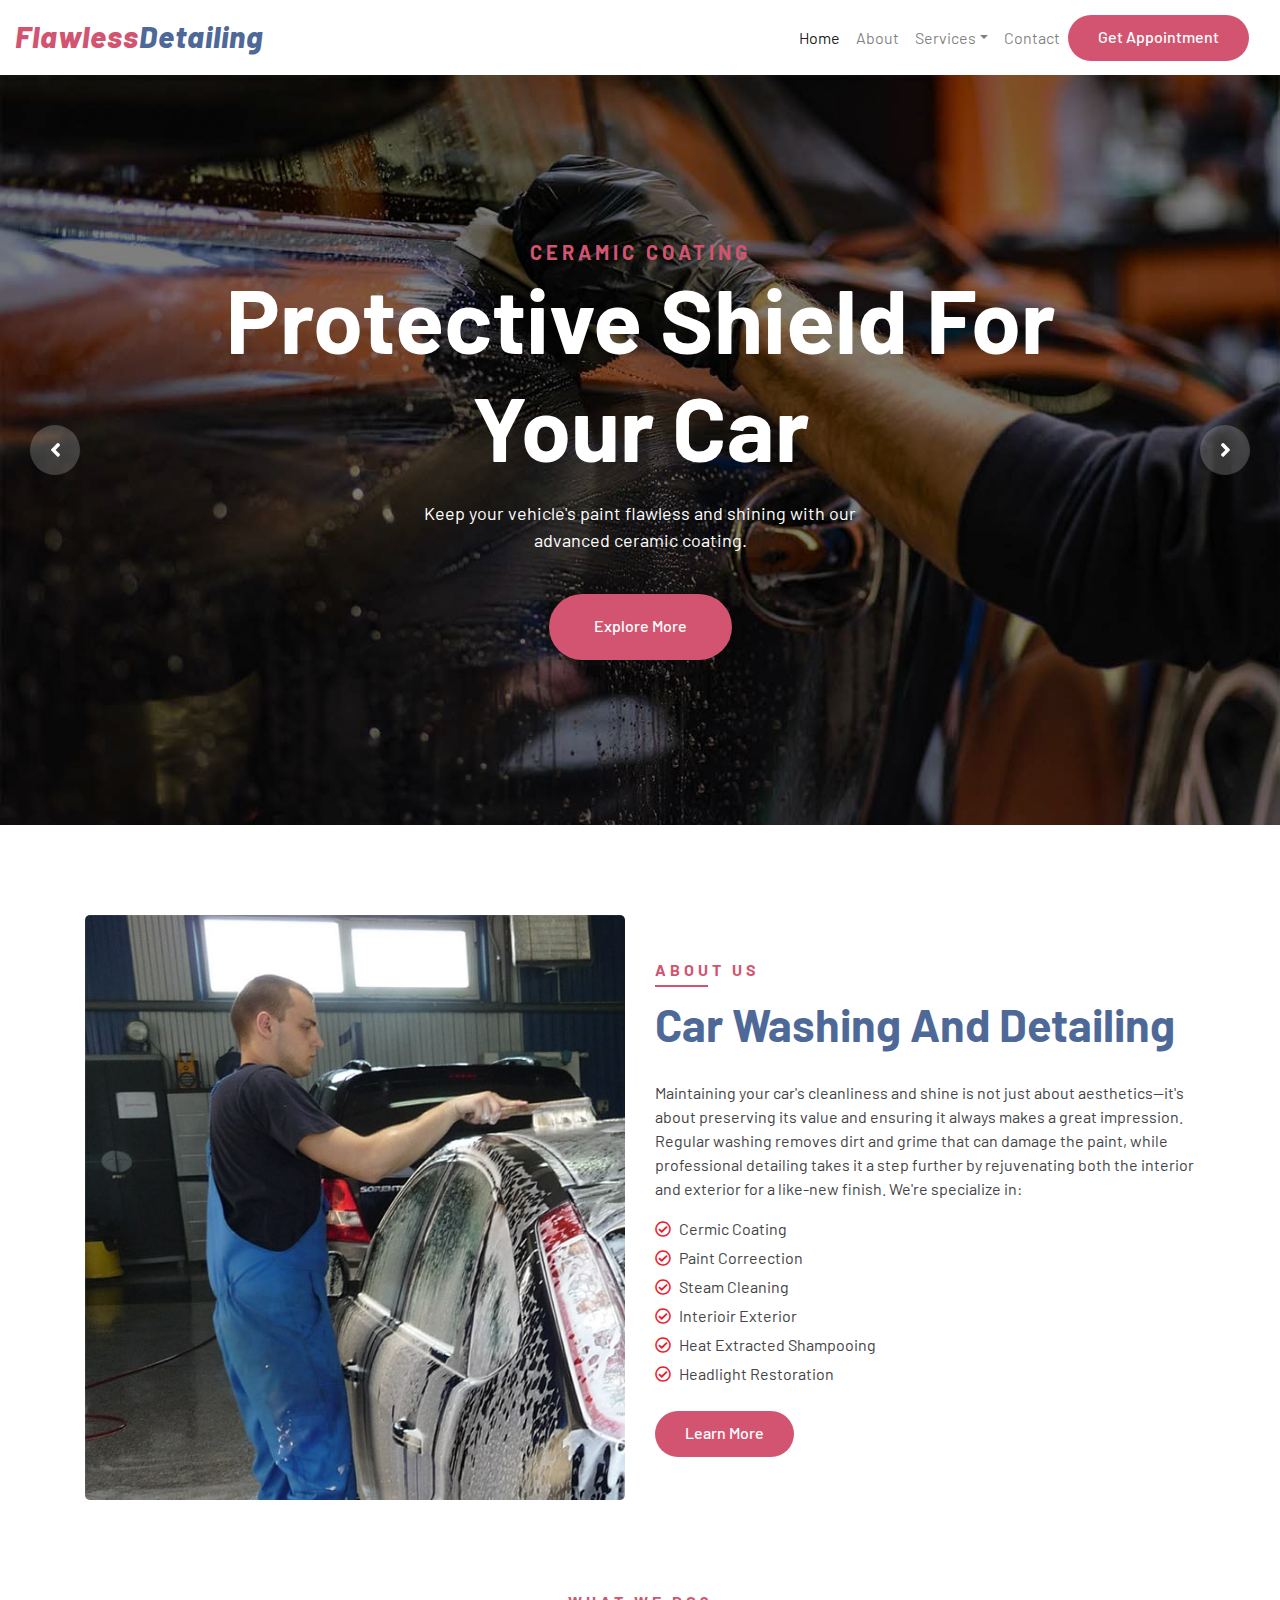
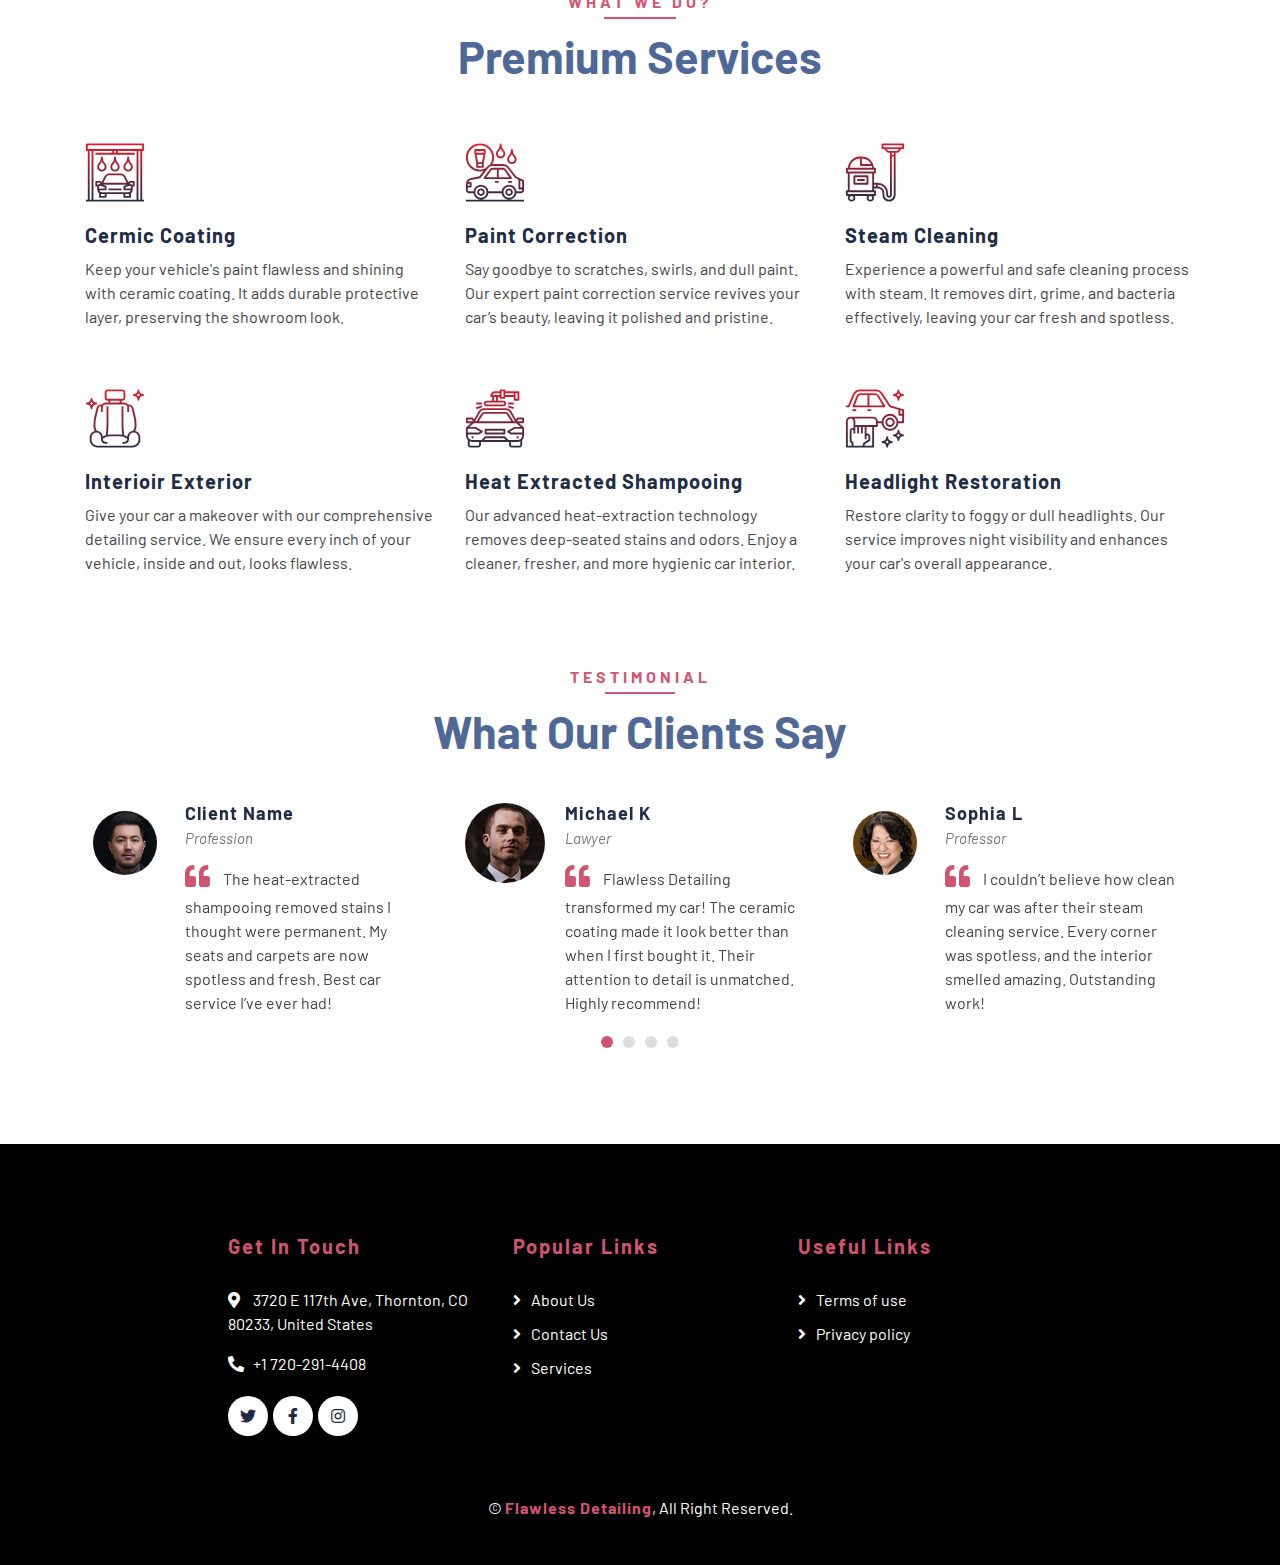
==== index.html @ 07d20c0e "first commit" ====
<!DOCTYPE html>
<html lang="en">
    <head>
        <meta charset="utf-8">
        <title>Flawless Detailing - Car Detailing Website</title>
        <meta content="width=device-width, initial-scale=1.0" name="viewport">

        <!-- Favicon -->
        <link href="img/favicon.ico" rel="icon">

        <!-- Google Font -->
        <link href="https://fonts.googleapis.com/css2?family=Barlow:wght@400;500;600;700;800;900&display=swap" rel="stylesheet"> 
        
        <!-- CSS Libraries -->
        <link href="https://stackpath.bootstrapcdn.com/bootstrap/4.4.1/css/bootstrap.min.css" rel="stylesheet">
        <link href="https://cdnjs.cloudflare.com/ajax/libs/font-awesome/5.10.0/css/all.min.css" rel="stylesheet">
        <link href="lib/flaticon/font/flaticon.css" rel="stylesheet">
        <link href="lib/animate/animate.min.css" rel="stylesheet">
        <link href="lib/owlcarousel/assets/owl.carousel.min.css" rel="stylesheet">

        <!-- Template Stylesheet -->
        <link href="css/style.css" rel="stylesheet">
    </head>

    <body>
        <!-- Top Bar Start -->
        <div class="top-bar">
            <div class="container-fluid">
                <div class="row justify-content-between align-items-center">
                    <div class="col-lg-5 col-md-6 col-sm-3 w-fit">
                        <div class="logo">
                            <a href="index.html">
                                <h1>Flawless<span>Detailing</span></h1>
                            </a>
                        </div>
                    </div>
                    <div class="col-lg-7 col-md-6 col-sm-3">
                        <nav class="navbar navbar-expand-lg navbar-light justify-content-end">
                            <button 
                                class="navbar-toggler" 
                                type="button" 
                                data-bs-toggle="collapse" 
                                data-bs-target="#navbarCollapse" 
                                aria-controls="navbarCollapse" 
                                aria-expanded="false" 
                                aria-label="Toggle navigation">
                                <span class="navbar-toggler-icon"></span>
                            </button>
        
                            <div class="collapse navbar-collapse justify-content-end" id="navbarCollapse">
                                <ul class="navbar-nav me-auto">
                                    <li class="nav-item">
                                        <a href="#" class="nav-link active">Home</a>
                                    </li>
                                    <li class="nav-item">
                                        <a href="#" class="nav-link">About</a>
                                    </li>
                                    <li class="nav-item dropdown">
                                        <a href="#" class="nav-link dropdown-toggle" data-bs-toggle="dropdown">Services</a>
                                        <ul class="dropdown-menu">
                                            <li><a href="#" class="dropdown-item">Ceramic Coating</a></li>
                                            <li><a href="#" class="dropdown-item">Paint Correction</a></li>
                                            <li><a href="#" class="dropdown-item">Steam Cleaning</a></li>
                                            <li><a href="#" class="dropdown-item">Interior & Exterior</a></li>
                                            <li><a href="#" class="dropdown-item">Heat Extracted Shampooing</a></li>
                                            <li><a href="#" class="dropdown-item">Headlight Restoration</a></li>
                                        </ul>
                                    </li>
                                    <li class="nav-item">
                                        <a href="contact.html" class="nav-link">Contact</a>
                                    </li>
                                </ul>
                                <div class="d-lg-block d-none">
                                    <a class="btn btn-custom" href="#">Get Appointment</a>
                                </div>
                            </div>
                        </nav>
                    </div>
                </div>
            </div>
        </div>
        
        <!-- Top Bar End -->

        <!-- Carousel Start -->
        <div class="carousel">
            <div class="container-fluid">
                <div class="owl-carousel">
                    <div class="carousel-item">
                        <div class="carousel-img">
                            <img src="img/carousel-1.jpg" alt="Image">
                        </div>
                        <div class="carousel-text">
                            <h3>Ceramic Coating</h3>
                            <h1>Protective Shield for Your Car</h1>
                            <p>
                                Keep your vehicle's paint flawless and shining with our advanced ceramic coating.
                            </p>
                            <a class="btn btn-custom" href="">Explore More</a>
                        </div>
                    </div>
                    <div class="carousel-item">
                        <div class="carousel-img">
                            <img src="img/carousel-2.jpg" alt="Image">
                        </div>
                        <div class="carousel-text">
                            <h3>Paint Correction</h3>
                            <h1>Restore Your Car's Original Glow</h1>
                            <p>
                                Say goodbye to scratches, swirls, and dull paint.
                            </p>
                            <a class="btn btn-custom" href="">Explore More</a>
                        </div>
                    </div>
                    <div class="carousel-item">
                        <div class="carousel-img">
                            <img src="img/carousel-3.jpg" alt="Image">
                        </div>
                        <div class="carousel-text">
                            <h3>Steam Cleaning</h3>
                            <h1>Eco-Friendly Deep Clean</h1>
                            <p>
                                Experience a powerful and safe cleaning process with steam.
                            </p>
                            <a class="btn btn-custom" href="">Explore More</a>
                        </div>
                    </div>
                    <div class="carousel-item">
                        <div class="carousel-img">
                            <img src="img/carousel-3.jpg" alt="Image">
                        </div>
                        <div class="carousel-text">
                            <h3>Interior & Exterior Detailing</h3>
                            <h1>Complete Care Inside and Out</h1>
                            <p>
                                Give your car a makeover with our comprehensive detailing service.
                            </p>
                            <a class="btn btn-custom" href="">Explore More</a>
                        </div>
                    </div>
                    <div class="carousel-item">
                        <div class="carousel-img">
                            <img src="img/carousel-3.jpg" alt="Image">
                        </div>
                        <div class="carousel-text">
                            <h3>Heat-Extracted Shampooing</h3>
                            <h1>Eliminate Stubborn Stains and Odors</h1>
                            <p>
                                Our advanced heat-extraction technology removes deep-seated stains and odors.
                            </p>
                            <a class="btn btn-custom" href="">Explore More</a>
                        </div>
                    </div>
                    <div class="carousel-item">
                        <div class="carousel-img">
                            <img src="img/carousel-3.jpg" alt="Image">
                        </div>
                        <div class="carousel-text">
                            <h3>Headlight Restoration</h3>
                            <h1>Brighter Lights for Safer Nights</h1>
                            <p>
                                Restore clarity to foggy or dull headlights.
                            </p>
                            <a class="btn btn-custom" href="">Explore More</a>
                        </div>
                    </div>
                </div>
            </div>
        </div>
        <!-- Carousel End -->
        

        <!-- About Start -->
        <div class="about">
            <div class="container">
                <div class="row align-items-center">
                    <div class="col-lg-6">
                        <div class="about-img">
                            <img src="img/about.jpg" alt="Image">
                        </div>
                    </div>
                    <div class="col-lg-6">
                        <div class="section-header text-left">
                            <p>About Us</p>
                            <h2>car washing and detailing</h2>
                        </div>
                        <div class="about-content">
                            <p>
                                Maintaining your car's cleanliness and shine is not just about aesthetics—it's about preserving its value and ensuring it always makes a great impression. Regular washing removes dirt and grime that can damage the paint, while professional detailing takes it a step further by rejuvenating both the interior and exterior for a like-new finish. We're specialize in:
                            </p>
                            <ul>
                                <li><i class="far fa-check-circle"></i>Cermic Coating</li>
                                <li><i class="far fa-check-circle"></i>Paint Correection</li>
                                <li><i class="far fa-check-circle"></i>Steam Cleaning</li>
                                <li><i class="far fa-check-circle"></i>Interioir Exterior</li>
                                <li><i class="far fa-check-circle"></i>Heat Extracted Shampooing</li>
                                <li><i class="far fa-check-circle"></i>Headlight Restoration</li>
                            </ul>
                            <a class="btn btn-custom" href="">Learn More</a>
                        </div>
                    </div>
                </div>
            </div>
        </div>
        <!-- About End -->


        <!-- Service Start -->
        <div class="service">
            <div class="container">
                <div class="section-header text-center">
                    <p>What We Do?</p>
                    <h2>Premium Services</h2>
                </div>
                <div class="row">
                    <div class="col-lg-4 col-md-6">
                        <div class="service-item">
                            <i class="flaticon-car-wash-1"></i>
                            <h3>Cermic Coating</h3>
                            <p>Keep your vehicle's paint flawless and shining with ceramic coating. It adds durable protective layer, preserving the showroom look.</p>
                        </div>
                    </div>
                    <div class="col-lg-4 col-md-6">
                        <div class="service-item">
                            <i class="flaticon-car-wash"></i>
                            <h3>Paint Correction </h3>
                            <p>Say goodbye to scratches, swirls, and dull paint. Our expert paint correction service revives your car’s beauty, leaving it polished and pristine.</p>
                        </div>
                    </div>
                    <div class="col-lg-4 col-md-6">
                        <div class="service-item">
                            <i class="flaticon-vacuum-cleaner"></i>
                            <h3>Steam Cleaning</h3>
                            <p>Experience a powerful and safe cleaning process with steam. It removes dirt, grime, and bacteria effectively, leaving your car fresh and spotless.</p>
                        </div>
                    </div>
                    <div class="col-lg-4 col-md-6">
                        <div class="service-item">
                            <i class="flaticon-seat"></i>
                            <h3>Interioir Exterior</h3>
                            <p>Give your car a makeover with our comprehensive detailing service. We ensure every inch of your vehicle, inside and out, looks flawless.</p>
                        </div>
                    </div>
                    <div class="col-lg-4 col-md-6">
                        <div class="service-item">
                            <i class="flaticon-car-service-1"></i>
                            <h3>Heat Extracted Shampooing</h3>
                            <p>Our advanced heat-extraction technology removes deep-seated stains and odors. Enjoy a cleaner, fresher, and more hygienic car interior.</p>
                        </div>
                    </div>
                    <div class="col-lg-4 col-md-6">
                        <div class="service-item">
                            <i class="flaticon-car-service-2"></i>
                            <h3>Headlight Restoration</h3>
                            <p>Restore clarity to foggy or dull headlights. Our service improves night visibility and enhances your car's overall appearance.</p>
                        </div>
                    </div>
                    <!-- <div class="col-lg-3 col-md-6">
                        <div class="service-item">
                            <i class="flaticon-car-wash"></i>
                            <h3>Oil Changing</h3>
                            <p>Lorem ipsum dolor sit amet elit. Phase nec preti facils ornare velit non metus tortor</p>
                        </div>
                    </div>
                    <div class="col-lg-3 col-md-6">
                        <div class="service-item">
                            <i class="flaticon-brush-1"></i>
                            <h3>Brake Reparing</h3>
                            <p>Lorem ipsum dolor sit amet elit. Phase nec preti facils ornare velit non metus tortor</p>
                        </div>
                    </div> -->
                </div>
            </div>
        </div>
        <!-- Service End -->
        
    
        <!-- Location Star -->
        <!-- <div class="location">
            <div class="container">
                <div class="row">
                    <div class="col-lg-7">
                        <div class="section-header text-left">
                            <p>Washing Points</p>
                            <h2>Car Washing & Care Points</h2>
                        </div>
                        <div class="row">
                            <div class="col-md-6">
                                <div class="location-item">
                                    <i class="fa fa-map-marker-alt"></i>
                                    <div class="location-text">
                                        <h3>Flawless Detailing</h3>
                                        <p>3720 E 117th Ave, Thornton, CO 80233, United States</p>
                                        <p><strong>Call:</strong>+1 720-291-4408</p>
                                    </div>
                                </div>
                            </div>
                                
                        </div>
                    </div>
                    <div class="col-lg-5">
                        <div class="location-form">
                            <h3>Request for a car wash</h3>
                            <form>
                                <div class="control-group">
                                    <input type="text" class="form-control" placeholder="Name" required="required" />
                                </div>
                                <div class="control-group">
                                    <input type="email" class="form-control" placeholder="Email" required="required" />
                                </div>
                                <div class="control-group">
                                    <textarea class="form-control" placeholder="Description" required="required"></textarea>
                                </div>
                                <div>
                                    <button class="btn btn-custom" type="submit">Send Request</button>
                                </div>
                            </form>
                        </div>
                    </div>
                </div>
            </div>
        </div> -->
        <!-- Location End -->
    
        <!-- Testimonial Start -->
        <div class="testimonial">
            <div class="container">
                <div class="section-header text-center">
                    <p>Testimonial</p>
                    <h2>What our clients say</h2>
                </div>
                <div class="owl-carousel testimonials-carousel">
                    <div class="testimonial-item">
                        <img src="img/testimonial-1.jpg" alt="Image">
                        <div class="testimonial-text">
                            <h3>Michael K</h3>
                            <h4>Lawyer</h4>
                            <p>
                                Flawless Detailing transformed my car! The ceramic coating made it look better than when I first bought it. Their attention to detail is unmatched. Highly recommend!
                            </p>
                        </div>
                    </div>
                    <div class="testimonial-item">
                        <img src="img/testimonial-2.jpg" alt="Image">
                        <div class="testimonial-text">
                            <h3>Sophia L</h3>
                            <h4>Professor</h4>
                            <p>
                                I couldn’t believe how clean my car was after their steam cleaning service. Every corner was spotless, and the interior smelled amazing. Outstanding work!
                            </p>
                        </div>
                    </div>
                    <div class="testimonial-item">
                        <img src="img/testimonial-3.jpg" alt="Image">
                        <div class="testimonial-text">
                            <h3>David</h3>
                            <h4>Assistant Director</h4>
                            <p>
                                Paint correction by Flawless Detailing was incredible! All the scratches and swirls are gone, and my car’s paint shines like new. True professionals!
                            </p>
                        </div>
                    </div>
                    <div class="testimonial-item">
                        <img src="img/testimonial-4.jpg" alt="Image">
                        <div class="testimonial-text">
                            <h3>Client Name</h3>
                            <h4>Profession</h4>
                            <p>
                                The heat-extracted shampooing removed stains I thought were permanent. My seats and carpets are now spotless and fresh. Best car service I’ve ever had!
                            </p>
                        </div>
                    </div>
                </div>
            </div>
        </div>
        <!-- Testimonial End -->

        <!-- Footer Start -->
        <div class="footer">
            <div class="container">
                <div class="row justify-content-center">
                    <div class="col-lg-3 col-md-6">
                        <div class="footer-contact">
                            <h2>Get In Touch</h2>
                            <p><i class="fa fa-map-marker-alt"></i>3720 E 117th Ave, Thornton, CO 80233, United States</p>
                            <p><i class="fa fa-phone-alt"></i>+1 720-291-4408</p>
                            <!-- <p><i class="fa fa-envelope"></i>info@example.com</p> -->
                            <div class="footer-social">
                                <a class="btn" href=""><i class="fab fa-twitter"></i></a>
                                <a class="btn" href=""><i class="fab fa-facebook-f"></i></a>
                                <a class="btn" href=""><i class="fab fa-instagram"></i></a>
                            </div>
                        </div>
                    </div>
                    <div class="col-lg-3 col-md-6">
                        <div class="footer-link">
                            <h2>Popular Links</h2>
                            <a href="">About Us</a>
                            <a href="">Contact Us</a>
                            <a href="">Services</a>
                        </div>
                    </div>
                    <div class="col-lg-3 col-md-6">
                        <div class="footer-link">
                            <h2>Useful Links</h2>
                            <a href="">Terms of use</a>
                            <a href="">Privacy policy</a>
                        </div>
                    </div>
                </div>
            </div>
            <div class="container copyright">
                <p>&copy; <a href="#">Flawless Detailing</a>, All Right Reserved.</p>
            </div>
        </div>
        <!-- Footer End -->
        
        <!-- Back to top button -->
        <a href="#" class="back-to-top"><i class="fa fa-chevron-up"></i></a>
        
        <!-- Pre Loader -->
        <div id="loader" class="show">
            <div class="loader"></div>
        </div>

        <!-- JavaScript Libraries -->
        <script src="https://code.jquery.com/jquery-3.4.1.min.js"></script>
        <script src="https://stackpath.bootstrapcdn.com/bootstrap/4.4.1/js/bootstrap.bundle.min.js"></script>
        <script src="lib/easing/easing.min.js"></script>
        <script src="lib/owlcarousel/owl.carousel.min.js"></script>
        <script src="lib/waypoints/waypoints.min.js"></script>
        <script src="lib/counterup/counterup.min.js"></script>
        
        <!-- Contact Javascript File -->
        <script src="mail/jqBootstrapValidation.min.js"></script>
        <script src="mail/contact.js"></script>

        <!-- Template Javascript -->
        <script src="js/main.js"></script>
    </body>
</html>
---- lib/flaticon/font/flaticon.css ----
/*
  	Flaticon icon font: Flaticon
  	Creation date: 11/10/2020 08:08
  	*/

@font-face {
  font-family: "Flaticon";
  src: url("./Flaticon.eot");
  src: url("./Flaticon.eot?#iefix") format("embedded-opentype"),
       url("./Flaticon.woff2") format("woff2"),
       url("./Flaticon.woff") format("woff"),
       url("./Flaticon.ttf") format("truetype"),
       url("./Flaticon.svg#Flaticon") format("svg");
  font-weight: normal;
  font-style: normal;
}

@media screen and (-webkit-min-device-pixel-ratio:0) {
  @font-face {
    font-family: "Flaticon";
    src: url("./Flaticon.svg#Flaticon") format("svg");
  }
}

[class^="flaticon-"]:before, [class*=" flaticon-"]:before,
[class^="flaticon-"]:after, [class*=" flaticon-"]:after {   
  font-family: Flaticon;
        font-size: 20px;
font-style: normal;
margin-left: 20px;
}

.flaticon-car-wash-1:before { content: "\f100"; }
.flaticon-car-service:before { content: "\f101"; }
.flaticon-seat:before { content: "\f102"; }
.flaticon-car-service-1:before { content: "\f103"; }
.flaticon-car-wash:before { content: "\f104"; }
.flaticon-brush:before { content: "\f105"; }
.flaticon-vacuum-cleaner:before { content: "\f106"; }
.flaticon-brush-1:before { content: "\f107"; }
.flaticon-car-service-2:before { content: "\f108"; }
.flaticon-car-service-3:before { content: "\f109"; }
---- css/style.css ----
/*******************************/
/********* General CSS *********/
/*******************************/
body {
    color: #444444;
    font-weight: 400;
    background: #ffffff;
    font-family: 'Barlow', sans-serif;
}

h1,
h2, 
h3, 
h4,
h5, 
h6 {
    color: #202C45;
}

a {
    color: #202C45;
    transition: .3s;
}

a:hover,
a:active,
a:focus {
    color: #E81C2E;
    outline: none;
    text-decoration: none;
}

.btn.btn-custom {
    padding: 10px 30px 12px 30px;
    text-align: center; 
    font-size: 16px;
    font-weight: 500;
    color: #ffffff;
    background: #D35471;
    border: none;
    border-radius: 60px;
    box-shadow: inset 0 0 0 0 #D35471;
    transition: ease-out 0.5s;
    -webkit-transition: ease-out 0.5s;
    -moz-transition: ease-out 0.5s;
}

.btn.btn-custom:hover {
    color: #fff;
    background: #4E6998;
    box-shadow: inset 200px 0 0 0 #4E6998;
}

.btn:focus,
.form-control:focus {
    box-shadow: none;
}

.container-fluid {
    max-width: 1366px;
}

[class^="flaticon-"]:before, [class*=" flaticon-"]:before,
[class^="flaticon-"]:after, [class*=" flaticon-"]:after {   
    font-size: inherit;
    margin-left: 0;
}


/**********************************/
/****** Loader & Back to Top ******/
/**********************************/
#loader {
    position: fixed;
    top: 0;
    right: 0;
    bottom: 0;
    left: 0;
    display: flex;
    align-items: center;
    justify-content: center;
    background: #ffffff;
    opacity: 0;
    visibility: hidden;
    -webkit-transition: opacity .3s ease-out, visibility 0s linear .3s;
    -o-transition: opacity .3s ease-out, visibility 0s linear .3s;
    transition: opacity .3s ease-out, visibility 0s linear .3s;
    z-index: 999;
}

#loader.show {
    -webkit-transition: opacity .6s ease-out, visibility 0s linear 0s;
    -o-transition: opacity .6s ease-out, visibility 0s linear 0s;
    transition: opacity .6s ease-out, visibility 0s linear 0s;
    visibility: visible;
    opacity: 1;
}

#loader .loader {
    position: relative;
    width: 45px;
    height: 45px;
    border: 5px solid #dddddd;
    border-top: 5px solid #E81C2E;
    border-radius: 50%;
    -webkit-animation: spin 2s linear infinite;
    animation: spin 2s linear infinite;
}

@-webkit-keyframes spin {
    0% { -webkit-transform: rotate(0deg); }
    100% { -webkit-transform: rotate(360deg); }
}

@keyframes spin {
    0% { transform: rotate(0deg); }
    100% { transform: rotate(360deg); }
}

.back-to-top {
    position: fixed;
    display: none;
    width: 44px;
    height: 44px;
    text-align: center;
    line-height: 1;
    font-size: 22px;
    right: 15px;
    bottom: 15px;
    transition: .5s;
    background: #E81C2E;
    border-radius: 44px;
    z-index: 9;
}

.back-to-top i {
    color: #ffffff;
    padding-top: 10px;
}

.back-to-top:hover {
    background: #202C45;
}


/**********************************/
/********** Top Bar CSS ***********/
/**********************************/
.top-bar {
    position: relative;
    height: 75px;
    display: flex;
    align-items: center;
    background: #ffffff;
}

.top-bar .logo {
    text-align: left;
    overflow: hidden;
}

.top-bar .logo h1 {
    margin: -4px 0 0 0;
    color: #D35471;
    font-size: 30px;
    line-height: 50px;
    font-weight: 800;
    letter-spacing: 1px;
    font-style: italic;
}

.top-bar .logo h1 span {
    color: #4E6998;
}

.top-bar .logo img {
    max-width: 100%;
    max-height: 60px;
}

.top-bar .top-bar-item {
    display: flex;
    align-items: center;
    justify-content: flex-end;
}

.top-bar .top-bar-icon {
    width: 40px;
    height: 40px;
    display: flex;
    align-items: center;
    justify-content: center;
    background: #202C45;
    border-radius: 40px;
}

.top-bar .top-bar-icon i {
    margin: 0;
    color: #ffffff;
    font-size: 16px;
}

.top-bar .top-bar-text {
    padding-left: 15px;
}

.top-bar .top-bar-text h3 {
    margin: 0 0 5px 0;
    font-size: 18px;
    font-weight: 600;
}

.top-bar .top-bar-text p {
    margin: 0;
    font-size: 14px;
    font-weight: 400;
}

@media (max-width: 991.98px) {
    .top-bar .logo {
        text-align: center;
    }
}


/**********************************/
/*********** Nav Bar CSS **********/
/**********************************/
.nav-bar {
    position: relative;
    
}


.nav-bar .navbar {
    padding: 20px 0;
    transition: .3s;
}

.navbar-dark .navbar-nav .nav-link,
.navbar-dark .navbar-nav .nav-link:focus,
.navbar-dark .navbar-nav .nav-link:hover,
.navbar-dark .navbar-nav .nav-link.active {
    color: #ffffff;
    padding: 15px;
    font-weight: 500;
    letter-spacing: 1px;
}

.navbar-dark .navbar-nav .nav-link:hover,
.navbar-dark .navbar-nav .nav-link.active {
    color: #E81C2E;
}

.nav-bar .dropdown-menu {
    margin-top: 0;
    border: 0;
    border-radius: 0;
    background: #f8f9fa;
}

.nav-bar .btn.btn-custom {
    color: #fff;
    background: #D35471;
    box-shadow: inset 0 0 0 0 #D35471;
}

.nav-bar .btn:hover {
    color: #ffffff;
    background: #4E6998;
    box-shadow: inset 200px 0 0 0 #4E6998;
}

@media (min-width: 992px) {
    .nav-bar .navbar-brand {
        display: none;
    }
}

@media (max-width: 991.98px) {
    .navbar-dark .navbar-nav .nav-link,
    .navbar-dark .navbar-nav .nav-link:focus,
    .navbar-dark .navbar-nav .nav-link:hover,
    .navbar-dark .navbar-nav .nav-link.active {
        padding: 5px 0;
    }
    
    .nav-bar .dropdown-menu {
        box-shadow: none;
    }
    
    .nav-bar .btn {
        display: none;
    }
}


/*******************************/
/********** Hero CSS ***********/
/*******************************/
.carousel {
    position: relative;
    width: 100%;
    min-height: 400px;
    background: #ffffff;
    margin-bottom: 45px;
}

.carousel .container-fluid {
    padding: 0;
}

.carousel .carousel-item {
    position: relative;
    width: 100%;
    min-height: 400px;
    display: flex;
    align-items: center;
    justify-content: center;
    flex-direction: column;
}

.carousel .carousel-img {
    position: relative;
    width: 100%;
    height: 100%;
    min-height: 400px;
    text-align: right;
    overflow: hidden;
}

.carousel .carousel-img::after {
    position: absolute;
    content: "";
    top: 0;
    right: 0;
    bottom: 0;
    left: 0;
    background: rgba(0, 0, 0, .5);
    z-index: 1;
}

.carousel .carousel-img img {
    width: 100%;
    height: 100%;
    object-fit: cover;
}

.carousel .carousel-text {
    position: absolute;
    max-width: 992px;
    padding: 0 15px;
    text-align: center;
    display: flex;
    align-items: center;
    justify-content: center;
    flex-direction: column;
    z-index: 2;
}

.carousel .carousel-text h3 {
    color: #D35471;
    font-size: 20px;
    font-weight: 700;
    letter-spacing: 4px;
    text-transform: uppercase;
    margin-bottom: 0px;
}

.carousel .carousel-text h1 {
    color: #ffffff;
    font-size: 90px;
    font-weight: 700;
    margin-bottom: 20px;
    text-transform: capitalize;
}

.carousel .carousel-text p {
    max-width: 500px;
    color: #ffffff;
    font-size: 18px;
    margin-bottom: 40px;
}

.carousel .btn.btn-custom {
    padding: 20px 45px 22px 45px;
    color: #ffffff;
}

.carousel .btn.btn-custom:hover {
    color: #E81C2E;
}

.carousel .owl-nav {
    position: absolute;
    width: 100%;
    height: 50px;
    top: calc(50% - 25px);
    left: 0;
    display: flex;
    justify-content: space-between;
    z-index: 9;
}

.carousel .owl-nav .owl-prev,
.carousel .owl-nav .owl-next {
    width: 50px;
    height: 50px;
    display: flex;
    align-items: center;
    justify-content: center;
    color: #ffffff;
    border-radius: 50px;
    background: rgba(256, 256, 256, .2);
    font-size: 22px;
    transition: .5s;
}

.carousel .owl-nav .owl-prev {
    margin-left: 30px;
}

.carousel .owl-nav .owl-next {
    margin-right: 30px;
}

.carousel .owl-nav .owl-prev:hover,
.carousel .owl-nav .owl-next:hover {
    color: #ffffff;
    background: #D35471;
}

.carousel .animated {
    -webkit-animation-duration: 1s;
    animation-duration: 1s;
}

@media (max-width: 991.98px) {
    .carousel .carousel-text h3 {
        margin-bottom: 5px;
    }
    
    .carousel .carousel-text h1 {
        font-size: 60px;
    }
    
    .carousel .carousel-text p {
        font-size: 16px;
    }
    
    .carousel .carousel-text .btn {
        padding: 12px 30px;
        font-size: 15px;
        letter-spacing: 0;
    }
}

@media (max-width: 767.98px) {
    .carousel .carousel-text h3 {
        font-size: 18px;
        letter-spacing: 2px;
        margin-bottom: 15px;
    }
    
    .carousel .carousel-text h1 {
        font-size: 45px;
    }
    
    .carousel .carousel-text .btn {
        padding: 10px 25px;
        font-size: 15px;
        letter-spacing: 0;
    }
}

@media (max-width: 575.98px) {
    .carousel .carousel-text h3 {
        font-size: 14px;
        letter-spacing: 1px;
        margin-bottom: 10px;
    }
    
    .carousel .carousel-text h1 {
        font-size: 30px;
        margin-bottom: 15px;
    }
    
    .carousel .carousel-text p {
        margin-bottom: 25px;
    }
    
    .carousel .carousel-text .btn {
        padding: 8px 20px;
        font-size: 14px;
        letter-spacing: 0;
    }
}


/*******************************/
/******* Page Header CSS *******/
/*******************************/
.page-header {
    position: relative;
    margin-bottom: 45px;
    padding: 90px 0;
    text-align: center;
    background: #202C45;
    border-top: 1px dotted #ffffff;
}

.page-header h2 {
    position: relative;
    color: #ffffff;
    font-size: 60px;
    font-weight: 700;
    margin-bottom: 20px;
    padding-bottom: 5px;
}

.page-header h2::after {
    position: absolute;
    content: "";
    width: 100px;
    height: 2px;
    left: calc(50% - 50px);
    bottom: 0;
    background: #ffffff;
}

.page-header a {
    position: relative;
    padding: 0 12px;
    font-size: 22px;
    color: #ffffff;
}

.page-header a:hover {
    color: #E81C2E;
}

.page-header a::after {
    position: absolute;
    content: "/";
    width: 8px;
    height: 8px;
    top: -2px;
    right: -7px;
    text-align: center;
    color: #ffffff;
}

.page-header a:last-child::after {
    display: none;
}

@media (max-width: 991.98px) {
    .page-header {
        padding: 60px 0;
    }
    
    .page-header h2 {
        font-size: 45px;
    }
    
    .page-header a {
        font-size: 20px;
    }
}

@media (max-width: 767.98px) {
    .page-header {
        padding: 45px 0;
    }
    
    .page-header h2 {
        font-size: 35px;
    }
    
    .page-header a {
        font-size: 18px;
    }
}


/*******************************/
/******* Section Header ********/
/*******************************/
.section-header {
    position: relative;
    width: 100%;
    max-width: 700px;
    margin: 0 auto 45px auto;
}

.section-header p {
    display: inline-block;
    margin-bottom: 10px;
    padding-bottom: 5px;
    position: relative;
    font-size: 16px;
    font-weight: 700;
    letter-spacing: 4px;
    text-transform: uppercase;
    color: #D35471;
}

.section-header p::after {
    position: absolute;
    content: "";
    width: 50%;
    height: 2px;
    left: 25%;
    bottom: 0;
    background: #D35471;
}

.section-header.text-left p::after {
    left: 0;
}

.section-header.text-right p::after {
    left: 50%;
}

.section-header h2 {
    margin: 0;
    font-size: 45px;
    font-weight: 700;
    color: #4E6998;
    text-transform: capitalize;
}

@media (max-width: 991.98px) {
    .section-header h2 {
        font-size: 45px;
    }
}

@media (max-width: 767.98px) {
    .section-header h2 {
        font-size: 40px;
    }
}

@media (max-width: 575.98px) {
    .section-header h2 {
        font-size: 35px;
    }
}


/*******************************/
/********** About CSS **********/
/*******************************/
.about {
    position: relative;
    width: 100%;
    padding: 45px 0 15px 0;
}

.about .section-header {
    margin-bottom: 30px;
    margin-left: 0;
}

.about .about-img img {
    width: 100%;
    border-radius: 5px;
    margin-bottom: 30px;
}

.about .about-content {
    margin-bottom: 30px;
}

.about .about-content ul {
    margin: 0;
    padding: 0;
    list-style: none;
    margin-bottom: 25px;
}

.about .about-content ul li {
    margin-bottom: 5px;
}

.about .about-content ul li i {
    margin-right: 8px;
    color: #E81C2E;
}


/*******************************/
/********* Service CSS *********/
/*******************************/
.service {
    position: relative;
    width: 100%;
    padding: 45px 0 0 0;
}

.service .service-item {
    position: relative;
    width: 100%;
    display: flex;
    flex-direction: column;
    margin-bottom: 45px;
}

.service .service-item i {
    color: #202C45;
    font-size: 75px;
    line-height: 75px;
    margin-bottom: 20px;
}

.service .service-item [class^="flaticon-"]::before {
    margin: 0;
    font-size: 60px;
    line-height: 60px;
    background-image: linear-gradient(#E81C2E, #202C45);
    -webkit-background-clip: text;
    -webkit-text-fill-color: transparent;
    transition: .5s;
}

.service .service-item h3 {
    margin-bottom: 10px;
    font-size: 20px;
    font-weight: 700;
    letter-spacing: 1px;
}

.service .service-item p {
    margin: 0;
}


/*******************************/
/********** Facts CSS **********/
/*******************************/
.facts {
    position: relative;
    width: 100%;
    min-height: 400px;
    margin: 45px 0;
    display: flex;
    align-items: center;
    background: #202C45;
}

.facts .facts-item {
    display: flex;
    flex-direction: row;
    margin: 25px 0;
}

.facts .facts-item i {
    margin-top: 15px;
    font-size: 45px;
    color: #E81C2E;
}

.facts .facts-text {
    padding-left: 20px;
}

.facts .facts-text h3 {
    position: relative;
    display: inline-block;
    color: #ffffff;
    font-size: 60px;
    font-weight: 700;
}

.facts .facts-text h3::after {
    position: absolute;
    content: "\f067";
    top: 0px;
    right: -25px;
    color: #ffffff;
    font-size: 25px;
    font-family: "Font Awesome 5 Free";
    font-weight: 900;
}

.facts .facts-text p {
    color: #ffffff;
    font-size: 18px;
    font-weight: 500;
    margin: 0;
}


/*******************************/
/********* Pricing CSS *********/
/*******************************/
.price {
    position: relative;
    width: 100%;
    padding: 45px 0 15px 0;
}

.price .row {
    padding: 0 15px;
}

.price .col-md-4 {
    padding: 0;
}

.price .price-item {
    position: relative;
    margin-bottom: 30px;
    background: #ffffff;
    border-radius: 5px;
    text-align: center;
}

.price .featured-item {
    box-shadow: 0 0 30px rgba(0, 0, 0, .2);
    z-index: 1;
}

.price .price-header {
    padding: 45px 0 30px 0;
}

.price .price-header h3 {
    font-size: 20px;
    font-weight: 700;
    letter-spacing: 2px;
    text-transform: uppercase;
}

.price .price-header h2 {
    display: flex;
    align-items: flex-start;
    justify-content: center;
    font-size: 60px;
    font-weight: 700;
    letter-spacing: 5px;
}

.price .price-header h2 span {
    font-size: 25px;
    line-height: 55px;
}

.price .price-item.featured-item h2,
.price .price-item.featured-item h3 {
    color: #E81C2E;
}

.price .price-body {
    padding: 0 0 20px 0;
}

.price .price-body ul {
    margin: 0;
    padding: 0;
    list-style: none;
}

.price .price-body ul li {
    padding: 0 0 15px 0;
}

.price .price-body ul li i {
    margin-right: 10px;
}

.price .price-body ul li i.fa-check-circle {
    color: #39B972;
}

.price .price-body ul li i.fa-times-circle {
    color: #cccccc;
}

.price .price-item .price-footer {
    padding-bottom: 45px;
}

.price .price-item .price-footer .btn.btn-custom {
    color: #E81C2E;
    background: #202C45;
    box-shadow: inset 0 0 0 0 #E81C2E;
}

.price .price-item .price-footer .btn.btn-custom:hover {
    color: #ffffff;
    background: #E81C2E;
    box-shadow: inset 200px 0 0 0 #E81C2E;
}

.price .price-item.featured-item .price-footer .btn.btn-custom {
    color: #ffffff;
    background: #E81C2E;
    box-shadow: inset 0 0 0 0 #202C45;
}

.price .price-item.featured-item .price-footer .btn.btn-custom:hover {
    color: #E81C2E;
    background: #202C45;
    box-shadow: inset 200px 0 0 0 #202C45;
}


/*******************************/
/******** Location CSS *********/
/*******************************/
.location {
    position: relative;
    width: 100%;
    padding: 45px 0;
}

.location .location-item {
    display: flex;
    margin-bottom: 30px;
}

.location .location-item i {
    padding-top: 3px;
    font-size: 30px;
    color: #E81C2E;
}

.location .location-text {
    padding-left: 15px;
}

.location .location-text h3 {
    font-size: 18px;
    font-weight: 700;
}

.location .location-text p {
    margin-bottom: 5px;
}

.location .location-text p strong {
    margin-right: 5px;
    font-weight: 600;
}

.location .location-form {
    padding: 45px 30px;
    background: #E81C2E;
    border-radius: 5px;
}

.location .location-form h3 {
    color: #ffffff;
    font-size: 25px;
    font-weight: 700;
    margin-bottom: 25px;
}

.location .location-form .control-group {
    margin-bottom: 15px;
}

.location .location-form .form-control {
    height: 45px;
    color: #ffffff;
    padding: 0 15px;
    border-radius: 5px;
    border: 1px solid #ffffff;
    background: transparent;
}

.location .location-form textarea.form-control {
    height: 120px;
    padding: 15px;
}

.location .location-form .form-control::placeholder {
    color: #ffffff;
    opacity: 1;
}

.location .location-form .form-control:-ms-input-placeholder,
.location .location-form .form-control::-ms-input-placeholder {
    color: #ffffff;
}

.location .location-form .btn.btn-custom {
    width: 100%;
    color: #E81C2E;
    background: #ffffff;
    box-shadow: inset 0 0 0 0 #202C45;
}

.location .location-form .btn.btn-custom:hover {
    color: #ffffff;
    background: #E81C2E;
    box-shadow: inset 400px 0 0 0 #202C45;
}

@media(min-width: 576px) and (max-width: 991.89px) {
    .location .location-form .btn.btn-custom:hover {
        box-shadow: inset 650px 0 0 0 #202C45;
    }
}


/*******************************/
/*********** Team CSS **********/
/*******************************/
.team {
    position: relative;
    width: 100%;
    padding: 45px 0 15px 0;
}

.team .team-item {
    position: relative;
    margin-bottom: 30px;
}

.team .team-img {
    position: relative;
    border-radius: 5px 5px 0 0;
    overflow: hidden;
}

.team .team-img img {
    width: 100%;
    transition: .3s;
}

.team .team-item:hover img {
    transform: scale(1.1);
}

.team .team-text {
    position: relative;
    width: 100%;
    padding: 35px 30px 30px 30px;
    text-align: center;
    background: #202C45;
    border-radius: 0 0 5px 5px;
    transition: .5s;
}

.team .team-item:hover .team-text {
    background: #E81C2E;
}

.team .team-text h2 {
    color: #ffffff;
    font-size: 20px;
    font-weight: 600;
    letter-spacing: 1px;
    margin-bottom: 10px;
}

.team .team-text p {
    margin: 0;
    color: #ffffff;
}

.team .team-social {
    position: absolute;
    width: 100%;
    height: 40px;
    top: -20px;
    left: 0;
    text-align: center;
    font-size: 0;
}

.team .team-social a {
    display: inline-block;
    width: 40px;
    height: 40px;
    margin: 0 3px;
    padding: 7px 0;
    text-align: center;
    font-size: 16px;
    color: #ffffff;
    background: #202C45;
    border-radius: 40px;
    transition: .5s;
}

.team .team-item:hover .team-social a {
    background: #E81C2E;
}

.team .team-social a:hover {
    color: #202C45;
}


/*******************************/
/******* Testimonial CSS *******/
/*******************************/
.testimonial {
    position: relative;
    width: 100%;
    padding: 45px 0;
}

.testimonial .testimonials-carousel {
    position: relative;
    width: calc(100% + 30px);
    margin: 0 -15px;
}

.testimonial .testimonial-item {
    position: relative;
    width: 100%;
    padding: 0 15px;
    display: flex;
}

.testimonial .testimonial-item img {
    width: 80px;
    height: 80px;
    border-radius: 80px;
    transform: scale(.8);
    transition: 2s;
}

.testimonial .owl-item.center .testimonial-item img {
    transform: scale(1);
}

.testimonial .testimonial-text {
    width: calc(100% - 100px);
    padding-left: 20px;
}

.testimonial .testimonial-text h3 {
    font-size: 18px;
    font-weight: 700;
    letter-spacing: 1px;
    margin-bottom: 5px;
}

.testimonial .testimonial-text h4 {
    color: #777777;
    font-size: 15px;
    font-weight: 400;
    font-style: italic;
    margin-bottom: 10px;
}

.testimonial .testimonial-text p {
    margin: 0;
}

.testimonial .testimonial-text p::before {
    content: "\f10d";
    font-size: 25px;
    font-family: "Font Awesome 5 Free";
    font-weight: 900;
    color: #D35471;
    margin-right: 10px;
}

.testimonial .owl-dots {
    margin-top: 15px;
    text-align: center;
}

.testimonial .owl-dot {
    display: inline-block;
    margin: 0 5px;
    width: 12px;
    height: 12px;
    border-radius: 10px;
    background: #dddddd;
}

.testimonial .owl-dot.active {
    background: #D35471;
}


/*******************************/
/*********** Blog CSS **********/
/*******************************/
.blog {
    position: relative;
    width: 100%;
    padding: 45px 0 0 0;
}

.blog .blog-item {
    margin-bottom: 45px;
}

.blog .blog-img {
    position: relative;
    width: 100%;
}

.blog .blog-img img {
    width: 100%;
    border-radius: 5px;
}

.blog .meta-date {
    position: absolute;
    width: 70px;
    height: 70px;
    bottom: 10%;
    left: calc(50% - 35px);
    display: flex;
    align-items: center;
    justify-content: center;
    flex-direction: column;
    border-radius: 70px;
    background: #202C45;
    color: #ffffff;
    opacity: 0;
    transition: .5s;
}

.blog .meta-date span {
    font-size: 14px;
    font-weight: 400;
    letter-spacing: 1px;
}

.blog .meta-date strong {
    font-size: 16px;
    font-weight: 700;
    line-height: 16px;
    letter-spacing: 3px;
    text-transform: uppercase;
}

.blog .blog-item:hover .meta-date {
    bottom: calc(50% - 35px);
    opacity: 1;
}

.blog .blog-text {
    padding: 25px 0 20px 0;
}

.blog .blog-text h3 {
    font-size: 22px;
    font-weight: 700;
}

.blog .blog-text h3 a {
    color: #202C45;
}

.blog .blog-text h3 a:hover {
    color: #E81C2E;
}

.blog .blog-text p {
    margin: 0;
}

.blog .blog-meta {
    display: flex;
}

.blog .blog-meta p {
    margin: 0;
    font-size: 14px;
    line-height: 14px;
    padding: 0 10px;
    border-right: 1px solid rgba(0, 0, 0, .15);
}

.blog .blog-meta p:first-child {
    padding-left: 0;
}

.blog .blog-meta p:last-child {
    padding-right: 0;
    border: none;
}

.blog .blog-meta i {
    color: #999999;
    margin-right: 5px;
}

.blog .blog-meta a {
    color: #999999;
}

.blog .blog-meta a:hover {
    color: #E81C2E;
}

.blog .pagination {
    margin-bottom: 15px;
}

.blog .pagination .page-link {
    color: #202C45;
    border-radius: 0;
    border-color: #202C45;
}

.blog .pagination .page-link:hover,
.blog .pagination .page-item.active .page-link {
    color: #E81C2E;
    background: #202C45;
}

.blog .pagination .disabled .page-link {
    color: #999999;
}


/*******************************/
/********* Contact CSS *********/
/*******************************/
.contact {
    position: relative;
    width: 100%;
    padding: 45px 0;
}

.contact .contact-info {
    width: 100%;
    margin-bottom: 45px;
    padding: 35px 30px 10px 30px;
    border-radius: 5px;
    background: #202C45;
    
}

.contact .contact-info h2 {
    color: #ffffff;
    font-size: 25px;
    font-weight: 700;
    margin-bottom: 30px;
}

.contact .contact-info-item {
    display: flex;
    align-items: center;
    justify-content: flex-start;
    margin-bottom: 30px;
}

.contact .contact-info-icon {
    width: 50px;
    height: 50px;
    display: flex;
    align-items: center;
    justify-content: center;
    background: #ffffff;
    border-radius: 50px;
}

.contact .contact-info-icon i {
    margin: 0;
    color: #202C45;
    font-size: 16px;
}

.contact .contact-info-text {
    padding-left: 20px;
}

.contact .contact-info-text h3 {
    margin: 0 0 5px 0;
    color: #ffffff;
    font-size: 18px;
    font-weight: 700;
    letter-spacing: 1px;
}

.contact .contact-info-text p {
    margin: 0;
    color: #ffffff;
    font-size: 16px;
    font-weight: 500;
}

.contact .contact-form {
    position: relative;
    width: 100%;
    margin-bottom: 45px;
}

.contact .contact-form input {
    padding: 15px;
    border-radius: 5px;
    border: 1px solid #202C45;
}

.contact .contact-form textarea {
    height: 125px;
    padding: 8px 15px;
    border-radius: 5px;
    border: 1px solid #202C45;
}

.contact .help-block ul {
    margin: 0;
    padding: 0;
    list-style-type: none;
}

.contact iframe {
    width: 100%;
    height: 400px;
    border-radius: 5px;
}


/*******************************/
/******* Single Post CSS *******/
/*******************************/
.single {
    position: relative;
    padding: 45px 0;
}

.single .single-content {
    position: relative;
    margin-bottom: 30px;
    overflow: hidden;
}

.single .single-content img {
    margin-bottom: 20px;
    width: 100%;
    border-radius: 5px;
}

.single .single-tags {
    margin: -5px -5px 41px -5px;
    font-size: 0;
}

.single .single-tags a {
    margin: 5px;
    display: inline-block;
    padding: 7px 15px;
    font-size: 14px;
    font-weight: 500;
    color: #202C45;
    border: 1px solid #202C45;
    border-radius: 5px;
}

.single .single-tags a:hover {
    color: #ffffff;
    background: #E81C2E;
    border-color: #E81C2E;
}

.single .single-bio {
    padding: 30px;
    background: #202C45;
    display: flex;
    align-items: center;
    justify-content: center;
    flex-direction: column;
    border-radius: 5px;
}

.single .single-bio-img {
    width: 100%;
    max-width: 115px;
    padding: 15px;
    background: #ffffff;
    border-radius: 100px;
    margin-bottom: 20px;
}

.single .single-bio-img img {
    width: 100%;
    border-radius: 100px;
}

.single .single-bio-text {
    text-align: center;
}

.single .single-bio-text h3 {
    color: #ffffff;
    font-size: 20px;
    font-weight: 700;
    letter-spacing: 1px;
}

.single .single-bio-text p {
    color: #ffffff;
    margin: 0;
}

.single .single-bio-social {
    margin-top: 20px;
    display: flex;
}

.single .single-bio-social a {
    width: 40px;
    height: 40px;
    display: flex;
    align-items: center;
    justify-content: center;
    color: #202C45;
    background: #ffffff;
    border-radius: 40px;
    margin-right: 5px;
    transition: .5s;
}

.single .single-bio-social a:last-child {
    margin: 0;
}

.single .single-bio-social a:hover {
    color: #ffffff;
    background: #E81C2E;
}

.single .single-related {
    margin-bottom: 45px;
}

.single .single-related h2 {
    font-size: 30px;
    font-weight: 700;
    margin-bottom: 25px;
}

.single .related-slider {
    position: relative;
    margin: 0 -15px;
    width: calc(100% + 30px);
}

.single .related-slider .post-item {
    margin: 0 15px;
}

.single .post-item {
    display: flex;
    align-items: center;
    margin-bottom: 15px;
}

.single .post-item .post-img {
    width: 100%;
    max-width: 80px;
}

.single .post-item .post-img img {
    width: 100%;
    border-radius: 5px;
}

.single .post-item .post-text {
    padding-left: 15px;
}

.single .post-item .post-text a {
    font-size: 17px;
    font-weight: 500;
}

.single .post-item .post-text a:hover {
    color: #E81C2E;
}

.single .post-item .post-meta {
    display: flex;
    margin-top: 8px;
}

.single .post-item .post-meta p {
    display: inline-block;
    margin: 0;
    padding: 0 3px;
    font-size: 14px;
    font-weight: 400;
    font-style: italic;
}

.single .post-item .post-meta p a {
    margin-left: 5px;
    color: #777777;
    font-size: 14px;
    font-weight: 400;
    font-style: normal;
}

.single .related-slider .owl-nav {
    position: absolute;
    width: 90px;
    top: -55px;
    right: 15px;
    display: flex;
}

.single .related-slider .owl-nav .owl-prev,
.single .related-slider .owl-nav .owl-next {
    margin-left: 15px;
    width: 30px;
    height: 30px;
    display: flex;
    align-items: center;
    justify-content: center;
    color: #ffffff;
    background: #202C45;
    border-radius: 5px;
    font-size: 16px;
    transition: .3s;
}

.single .related-slider .owl-nav .owl-prev:hover,
.single .related-slider .owl-nav .owl-next:hover {
    color: #ffffff;
    background: #E81C2E;
}

.single .single-comment {
    position: relative;
    margin-bottom: 45px;
}

.single .single-comment h2 {
    font-size: 30px;
    font-weight: 700;
    margin-bottom: 25px;
}

.single .comment-list {
    list-style: none;
    padding: 0;
}

.single .comment-child {
    list-style: none;
}

.single .comment-body {
    display: flex;
    margin-bottom: 30px;
}

.single .comment-img {
    width: 60px;
}

.single .comment-img img {
    width: 100%;
    border-radius: 60px;
}

.single .comment-text {
    padding-left: 15px;
    width: calc(100% - 60px);
}

.single .comment-text h3 {
    font-size: 20px;
    font-weight: 600;
    margin-bottom: 3px;
}

.single .comment-text span {
    display: block;
    font-size: 14px;
    font-weight: 500;
    margin-bottom: 5px;
}

.single .comment-text .btn {
    padding: 3px 10px;
    font-size: 14px;
    font-weight: 500;
    color: #202C45;
    background: #dddddd;
    border-radius: 5px;
}

.single .comment-text .btn:hover {
    color: #ffffff;
    background: #E81C2E;
}

.single .comment-form {
    position: relative;
}

.single .comment-form h2 {
    font-size: 30px;
    font-weight: 700;
    margin-bottom: 25px;
}

.single .comment-form form {
    padding: 30px;
    background: #f3f6ff;
    border-radius: 5px;
}

.single .comment-form form .form-group:last-child {
    margin: 0;
}

.single .comment-form input,
.single .comment-form textarea {
    border-radius: 5px;
    border-color: #eeeeee;
}

.single .comment-form input:focus,
.single .comment-form textarea:focus {
    border-color: #E81C2E;
}

.single .comment-form .btn {
    border-radius: 45px;
}


/**********************************/
/*********** Sidebar CSS **********/
/**********************************/
.sidebar {
    position: relative;
    width: 100%;
}

@media(max-width: 991.98px) {
    .sidebar {
        margin-top: 45px;
    }
}

.sidebar .sidebar-widget {
    position: relative;
    margin-bottom: 45px;
}

.sidebar .sidebar-widget .widget-title {
    position: relative;
    margin-bottom: 30px;
    padding-bottom: 5px;
    font-size: 25px;
    font-weight: 700;
}

.sidebar .sidebar-widget .widget-title::after {
    position: absolute;
    content: "";
    width: 60px;
    height: 2px;
    bottom: 0;
    left: 0;
    background: #E81C2E;
}

.sidebar .sidebar-widget .search-widget {
    position: relative;
}

.sidebar .search-widget input {
    height: 50px;
    border: 1px solid #dddddd;
    border-radius: 5px;
}

.sidebar .search-widget input:focus {
    box-shadow: none;
    border-color: #E81C2E;
}

.sidebar .search-widget .btn {
    position: absolute;
    top: 6px;
    right: 15px;
    height: 40px;
    padding: 0;
    font-size: 25px;
    color: #202C45;
    background: none;
    border-radius: 0;
    border: none;
    transition: .3s;
}

.sidebar .search-widget .btn:hover {
    color: #E81C2E;
}

.sidebar .sidebar-widget .recent-post {
    position: relative;
}

.sidebar .sidebar-widget .tab-post {
    position: relative;
}

.sidebar .tab-post .nav.nav-pills {
    border-radius: 5px;
    overflow: hidden;
}

.sidebar .tab-post .nav.nav-pills .nav-link {
    color: #ffffff;
    background: #202C45;
    border-radius: 0;
}

.sidebar .tab-post .nav.nav-pills .nav-link:hover,
.sidebar .tab-post .nav.nav-pills .nav-link.active {
    color: #ffffff;
    background: #E81C2E;
}

.sidebar .tab-post .tab-content {
    padding: 15px 0 0 0;
    background: transparent;
}

.sidebar .tab-post .tab-content .container {
    padding: 0;
}

.sidebar .sidebar-widget .category-widget {
    position: relative;
}

.sidebar .category-widget ul {
    margin: 0;
    padding: 0;
    list-style: none;
}

.sidebar .category-widget ul li {
    margin: 0 0 12px 22px; 
}

.sidebar .category-widget ul li:last-child {
    margin-bottom: 0; 
}

.sidebar .category-widget ul li a {
    display: inline-block;
    line-height: 23px;
    font-weight: 500;
    letter-spacing: 1px;
}

.sidebar .category-widget ul li::before {
    position: absolute;
    content: '\f105';
    font-family: 'Font Awesome 5 Free';
    font-weight: 900;
    color: #E81C2E;
    left: 1px;
}

.sidebar .category-widget ul li span {
    display: inline-block;
    float: right;
}

.sidebar .sidebar-widget .tag-widget {
    position: relative;
    margin: -5px -5px;
}

.single .tag-widget a {
    margin: 5px;
    display: inline-block;
    padding: 7px 15px;
    font-size: 14px;
    font-weight: 400;
    color: #202C45;
    border: 1px solid #202C45;
    border-radius: 5px;
}

.single .tag-widget a:hover {
    color: #ffffff;
    background: #E81C2E;
    border-color: #E81C2E;
}

.sidebar .image-widget {
    display: block;
    width: 100%;
    overflow: hidden;
}

.sidebar .image-widget img {
    max-width: 100%;
    border-radius: 5px;
    transition: .3s;
}

.sidebar .image-widget img:hover {
    transform: scale(1.1);
}


/*******************************/
/********* Footer CSS **********/
/*******************************/
.footer {
    position: relative;
    margin-top: 45px;
    padding-top: 90px;
    background: #000;
}

.footer .footer-contact,
.footer .footer-link,
.footer .footer-newsletter {
    position: relative;
    margin-bottom: 45px;
    color: #ffffff;
}

.footer .footer-contact h2,
.footer .footer-link h2,
.footer .footer-newsletter h2 {
    margin-bottom: 30px;
    font-size: 20px;
    font-weight: 700;
    letter-spacing: 2px;
    color: #D35471;
}

.footer .footer-link a {
    display: block;
    margin-bottom: 10px;
    color: #ffffff;
    transition: .3s;
}

.footer .footer-link a::before {
    position: relative;
    content: "\f105";
    font-family: "Font Awesome 5 Free";
    font-weight: 900;
    margin-right: 10px;
}

.footer .footer-link a:hover {
    color: #D35471;
    letter-spacing: 1px;
}

.footer .footer-contact p i {
    width: 25px;
}

.footer .footer-social {
    position: relative;
    margin-top: 20px;
    display: flex;
}

.footer .footer-social a {
    width: 40px;
    height: 40px;
    display: flex;
    align-items: center;
    justify-content: center;
    color: #202C45;
    background: #ffffff;
    border-radius: 40px;
    margin-right: 5px;
    transition: .5s;
}

.footer .footer-social a:last-child {
    margin: 0;
}

.footer .footer-social a:hover {
    color: #ffffff;
    background: #D35471;
}

.footer .footer-newsletter form {
    position: relative;
    width: 100%;
}

.footer .footer-newsletter input {
    margin-bottom: 15px;
    height: 45px;
    background: transparent;
    border: 1px solid #ffffff;
    border-radius: 5px;
}

.footer .footer-newsletter label {
    margin-top: 5px;
    color: #777777;
    font-size: 14px;
    letter-spacing: 1px;
}

.footer .footer-newsletter .btn.btn-custom {
    width: 100%;
    color: #202C45;
    background: #ffffff;
    box-shadow: inset 0 0 0 0 #D35471;
}

.footer .footer-newsletter .btn:hover {
    color: #ffffff;
    background: #E81C2E;
    box-shadow: inset 200px 0 0 0 #D35471;
}

.footer .copyright {
    text-align: center;
    padding-top: 15px;
    padding-bottom: 45px;
}

.footer .copyright p {
    margin: 0;
    color: #ffffff;
}

.footer .copyright p a {
    color: #D35471;
    font-weight: 700;
    letter-spacing: 1px;
}

.footer .copyright p a:hover {
    color: #ffffff;
}
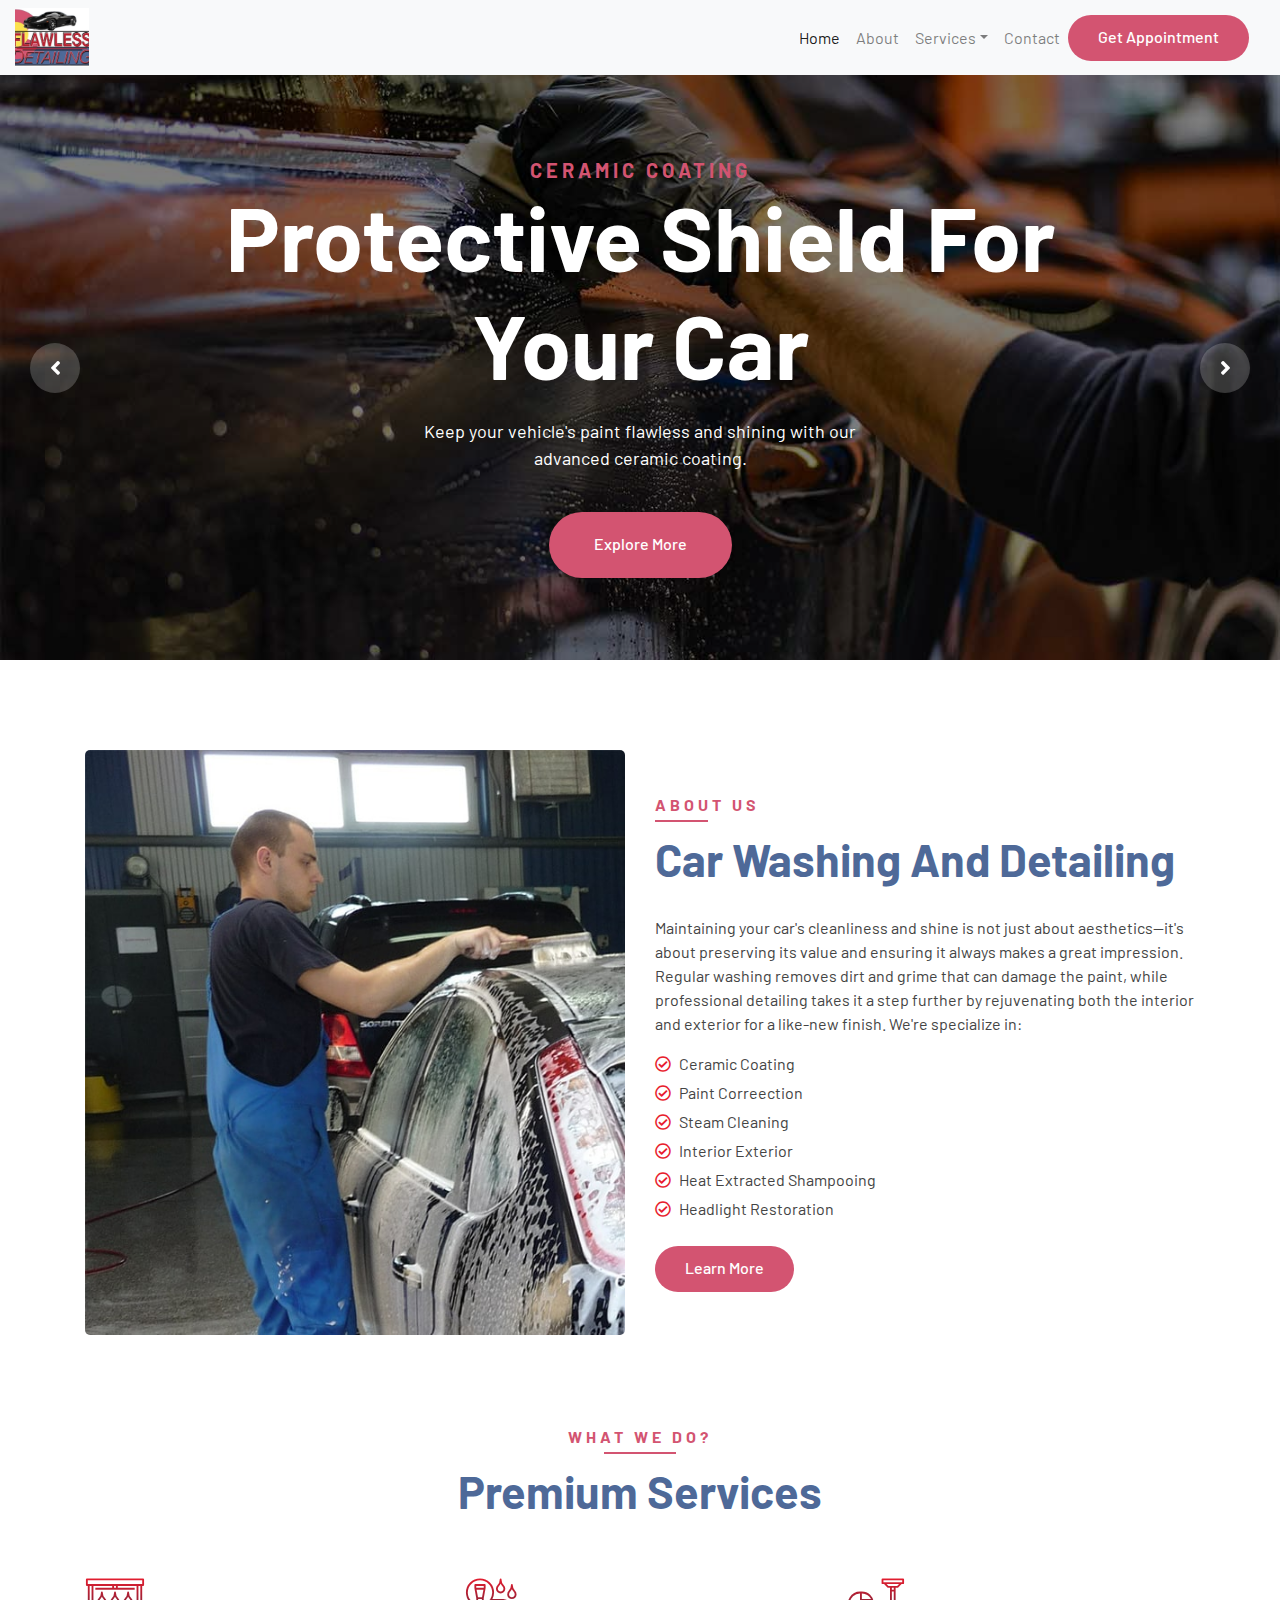
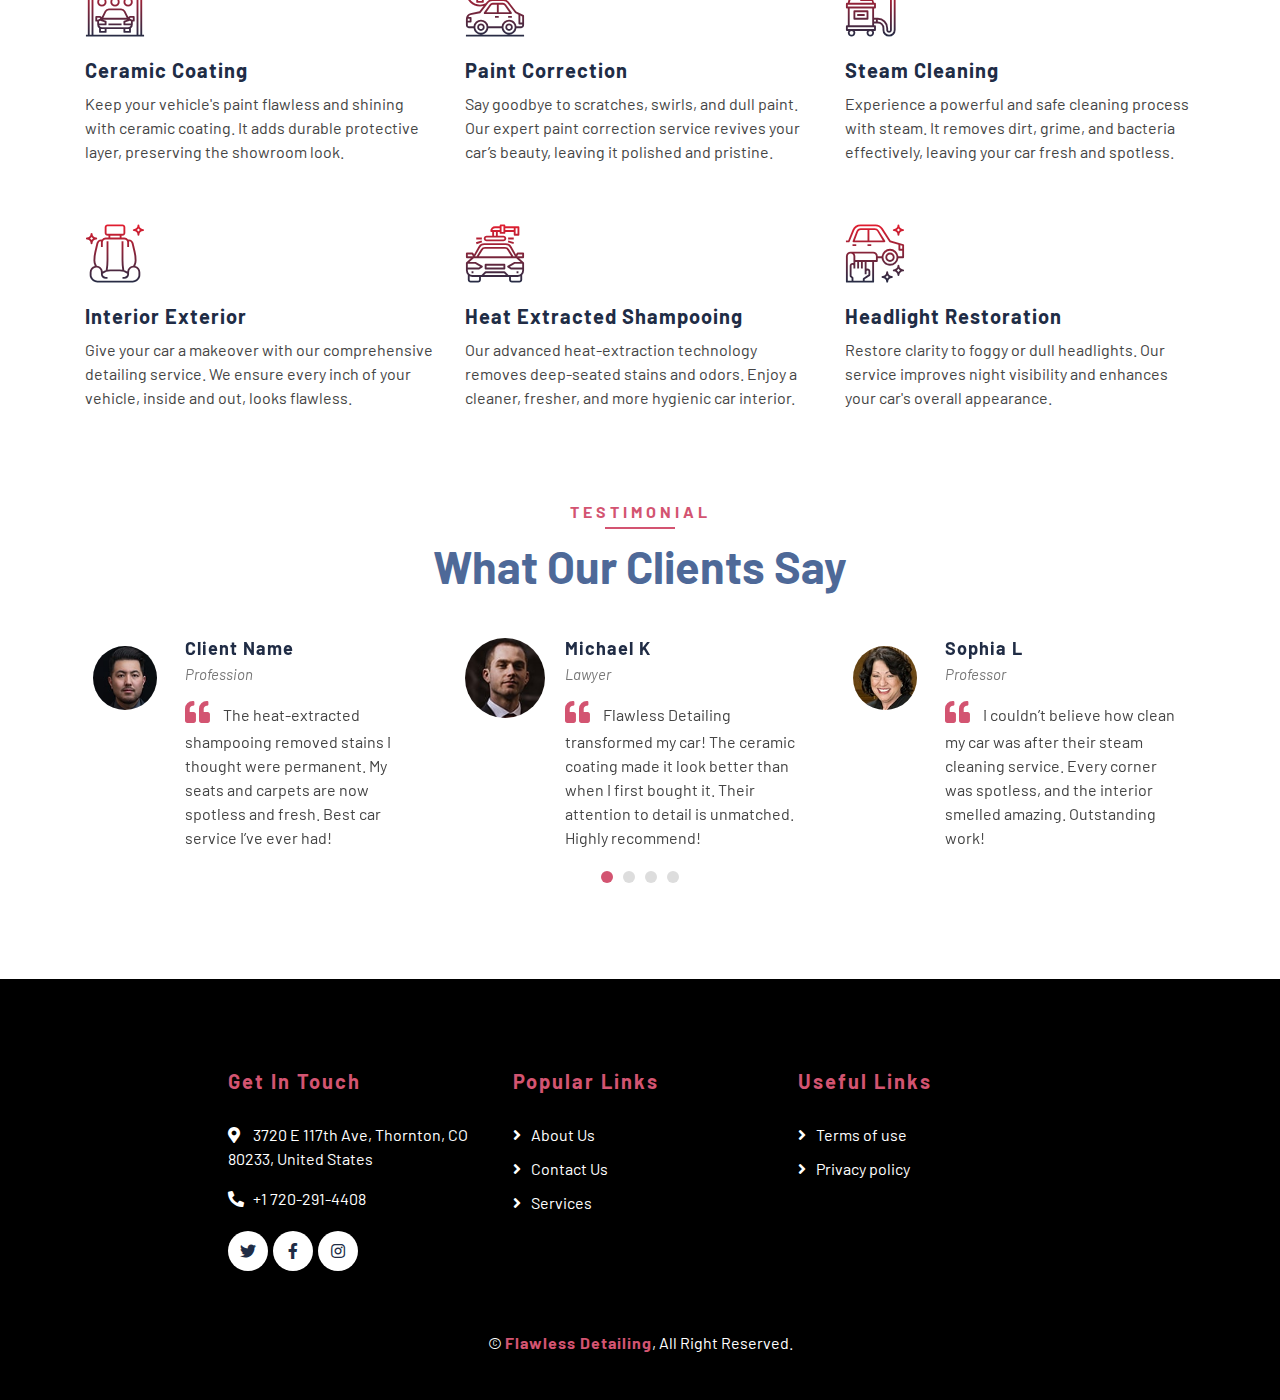
==== commit 03ac5232: "uploaded-logo" ====
--- a/index.html
+++ b/index.html
@@ -24,58 +24,60 @@
 
     <body>
         <!-- Top Bar Start -->
-        <div class="top-bar">
+        <div class="top-bar bg-light py-3">
             <div class="container-fluid">
-                <div class="row justify-content-between align-items-center">
-                    <div class="col-lg-5 col-md-6 col-sm-3 w-fit">
-                        <div class="logo">
-                            <a href="index.html">
-                                <h1>Flawless<span>Detailing</span></h1>
-                            </a>
-                        </div>
-                    </div>
-                    <div class="col-lg-7 col-md-6 col-sm-3">
-                        <nav class="navbar navbar-expand-lg navbar-light justify-content-end">
-                            <button 
-                                class="navbar-toggler" 
-                                type="button" 
-                                data-bs-toggle="collapse" 
-                                data-bs-target="#navbarCollapse" 
-                                aria-controls="navbarCollapse" 
-                                aria-expanded="false" 
-                                aria-label="Toggle navigation">
-                                <span class="navbar-toggler-icon"></span>
-                            </button>
-        
-                            <div class="collapse navbar-collapse justify-content-end" id="navbarCollapse">
-                                <ul class="navbar-nav me-auto">
-                                    <li class="nav-item">
-                                        <a href="#" class="nav-link active">Home</a>
-                                    </li>
-                                    <li class="nav-item">
-                                        <a href="#" class="nav-link">About</a>
-                                    </li>
-                                    <li class="nav-item dropdown">
-                                        <a href="#" class="nav-link dropdown-toggle" data-bs-toggle="dropdown">Services</a>
-                                        <ul class="dropdown-menu">
-                                            <li><a href="#" class="dropdown-item">Ceramic Coating</a></li>
-                                            <li><a href="#" class="dropdown-item">Paint Correction</a></li>
-                                            <li><a href="#" class="dropdown-item">Steam Cleaning</a></li>
-                                            <li><a href="#" class="dropdown-item">Interior & Exterior</a></li>
-                                            <li><a href="#" class="dropdown-item">Heat Extracted Shampooing</a></li>
-                                            <li><a href="#" class="dropdown-item">Headlight Restoration</a></li>
-                                        </ul>
-                                    </li>
-                                    <li class="nav-item">
-                                        <a href="contact.html" class="nav-link">Contact</a>
-                                    </li>
-                                </ul>
-                                <div class="d-lg-block d-none">
-                                    <a class="btn btn-custom" href="#">Get Appointment</a>
-                                </div>
-                            </div>
-                        </nav>
-                    </div>
+                <div class="d-flex justify-content-between align-items-center">
+                    <!-- Logo Section -->
+                    <div class="logo">
+                        <a href="index.html">
+                            <img src="./img/logo.jpg" alt="">
+                            <!-- <h1 class="m-0">Flawless<span class="text-primary">Detailing</span></h1> -->
+                        </a>
+                    </div>
+        
+                    <!-- Navigation Section -->
+                    <nav class="navbar navbar-expand-lg navbar-light">
+                        <!-- Toggler Button for Mobile -->
+                        <button
+                            class="navbar-toggler"
+                            type="button"
+                            data-bs-toggle="collapse"
+                            data-bs-target="#navbarCollapse"
+                            aria-controls="navbarCollapse"
+                            aria-expanded="false"
+                            aria-label="Toggle navigation"
+                        >
+                            <span class="navbar-toggler-icon"></span>
+                        </button>
+        
+                        <!-- Collapsible Menu -->
+                        <div class="collapse navbar-collapse" id="navbarCollapse">
+                            <ul class="navbar-nav me-auto mb-2 mb-lg-0">
+                                <li class="nav-item">
+                                    <a href="#" class="nav-link active">Home</a>
+                                </li>
+                                <li class="nav-item">
+                                    <a href="#" class="nav-link">About</a>
+                                </li>
+                                <li class="nav-item dropdown">
+                                    <a href="#" class="nav-link dropdown-toggle" data-bs-toggle="dropdown">Services</a>
+                                    <ul class="dropdown-menu">
+                                        <li><a href="#" class="dropdown-item">Ceramic Coating</a></li>
+                                        <li><a href="#" class="dropdown-item">Paint Correction</a></li>
+                                        <li><a href="#" class="dropdown-item">Steam Cleaning</a></li>
+                                        <li><a href="#" class="dropdown-item">Interior & Exterior</a></li>
+                                        <li><a href="#" class="dropdown-item">Heat Extracted Shampooing</a></li>
+                                        <li><a href="#" class="dropdown-item">Headlight Restoration</a></li>
+                                    </ul>
+                                </li>
+                                <li class="nav-item">
+                                    <a href="contact.html" class="nav-link">Contact</a>
+                                </li>
+                            </ul>
+                            <!-- Appointment Button -->
+                            <a class="btn btn-custom d-none d-lg-block" href="#">Get Appointment</a>
+                        </div>
+                    </nav>
                 </div>
             </div>
         </div>
@@ -88,7 +90,7 @@
                 <div class="owl-carousel">
                     <div class="carousel-item">
                         <div class="carousel-img">
-                            <img src="img/carousel-1.jpg" alt="Image">
+                            <img src="img/carousel-1.jpg" style="height: 65vh;" alt="Image">
                         </div>
                         <div class="carousel-text">
                             <h3>Ceramic Coating</h3>
@@ -101,7 +103,7 @@
                     </div>
                     <div class="carousel-item">
                         <div class="carousel-img">
-                            <img src="img/carousel-2.jpg" alt="Image">
+                            <img src="img/carousel-2.jpg" style="height: 65vh;" alt="Image">
                         </div>
                         <div class="carousel-text">
                             <h3>Paint Correction</h3>
@@ -114,7 +116,7 @@
                     </div>
                     <div class="carousel-item">
                         <div class="carousel-img">
-                            <img src="img/carousel-3.jpg" alt="Image">
+                            <img src="img/carousel-3.jpg" style="height: 65vh;" alt="Image">
                         </div>
                         <div class="carousel-text">
                             <h3>Steam Cleaning</h3>
@@ -127,7 +129,7 @@
                     </div>
                     <div class="carousel-item">
                         <div class="carousel-img">
-                            <img src="img/carousel-3.jpg" alt="Image">
+                            <img src="img/carousel-3.jpg" style="height: 65vh;" alt="Image">
                         </div>
                         <div class="carousel-text">
                             <h3>Interior & Exterior Detailing</h3>
@@ -140,7 +142,7 @@
                     </div>
                     <div class="carousel-item">
                         <div class="carousel-img">
-                            <img src="img/carousel-3.jpg" alt="Image">
+                            <img src="img/carousel-3.jpg" style="height: 65vh;" alt="Image">
                         </div>
                         <div class="carousel-text">
                             <h3>Heat-Extracted Shampooing</h3>
@@ -153,7 +155,7 @@
                     </div>
                     <div class="carousel-item">
                         <div class="carousel-img">
-                            <img src="img/carousel-3.jpg" alt="Image">
+                            <img src="img/carousel-3.jpg" style="height: 65vh;" alt="Image">
                         </div>
                         <div class="carousel-text">
                             <h3>Headlight Restoration</h3>
@@ -189,10 +191,10 @@
                                 Maintaining your car's cleanliness and shine is not just about aesthetics—it's about preserving its value and ensuring it always makes a great impression. Regular washing removes dirt and grime that can damage the paint, while professional detailing takes it a step further by rejuvenating both the interior and exterior for a like-new finish. We're specialize in:
                             </p>
                             <ul>
-                                <li><i class="far fa-check-circle"></i>Cermic Coating</li>
+                                <li><i class="far fa-check-circle"></i>Ceramic Coating</li>
                                 <li><i class="far fa-check-circle"></i>Paint Correection</li>
                                 <li><i class="far fa-check-circle"></i>Steam Cleaning</li>
-                                <li><i class="far fa-check-circle"></i>Interioir Exterior</li>
+                                <li><i class="far fa-check-circle"></i>Interior Exterior</li>
                                 <li><i class="far fa-check-circle"></i>Heat Extracted Shampooing</li>
                                 <li><i class="far fa-check-circle"></i>Headlight Restoration</li>
                             </ul>
@@ -216,7 +218,7 @@
                     <div class="col-lg-4 col-md-6">
                         <div class="service-item">
                             <i class="flaticon-car-wash-1"></i>
-                            <h3>Cermic Coating</h3>
+                            <h3>Ceramic Coating</h3>
                             <p>Keep your vehicle's paint flawless and shining with ceramic coating. It adds durable protective layer, preserving the showroom look.</p>
                         </div>
                     </div>
@@ -237,7 +239,7 @@
                     <div class="col-lg-4 col-md-6">
                         <div class="service-item">
                             <i class="flaticon-seat"></i>
-                            <h3>Interioir Exterior</h3>
+                            <h3>Interior Exterior</h3>
                             <p>Give your car a makeover with our comprehensive detailing service. We ensure every inch of your vehicle, inside and out, looks flawless.</p>
                         </div>
                     </div>
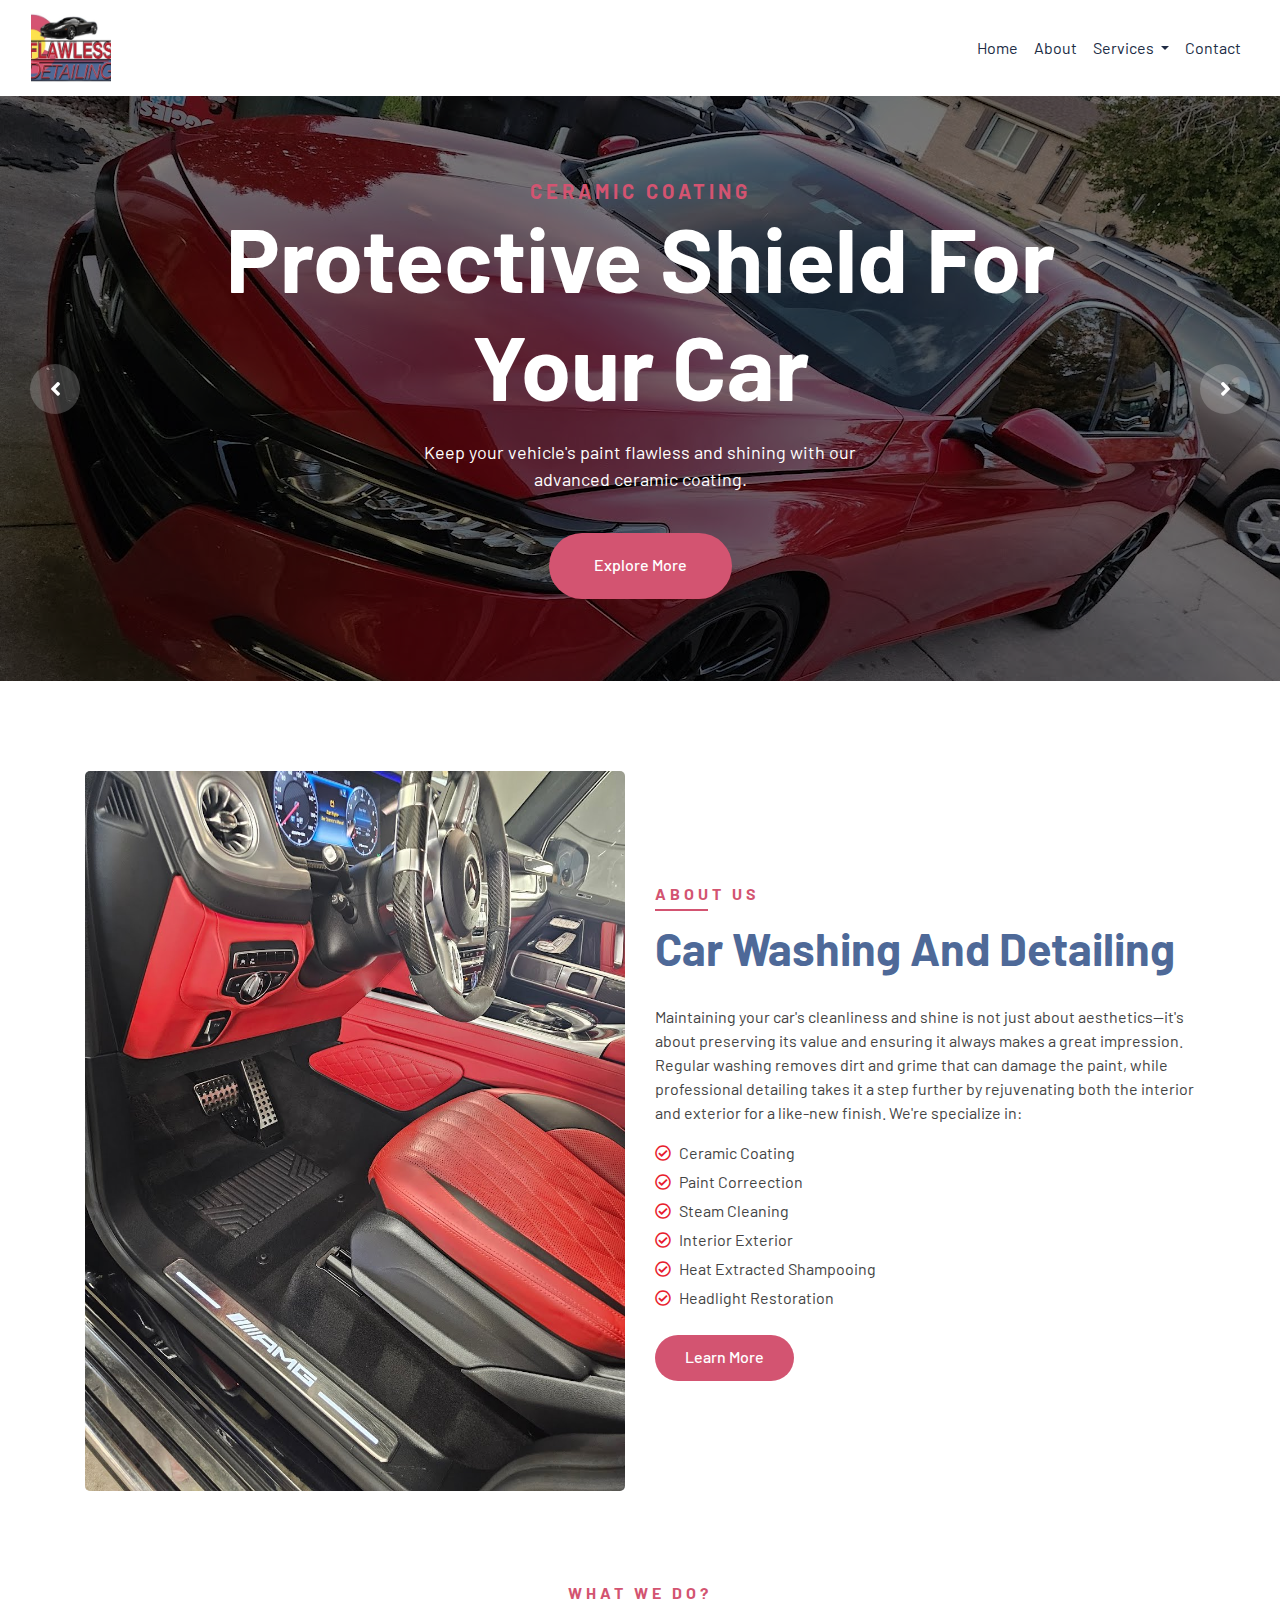
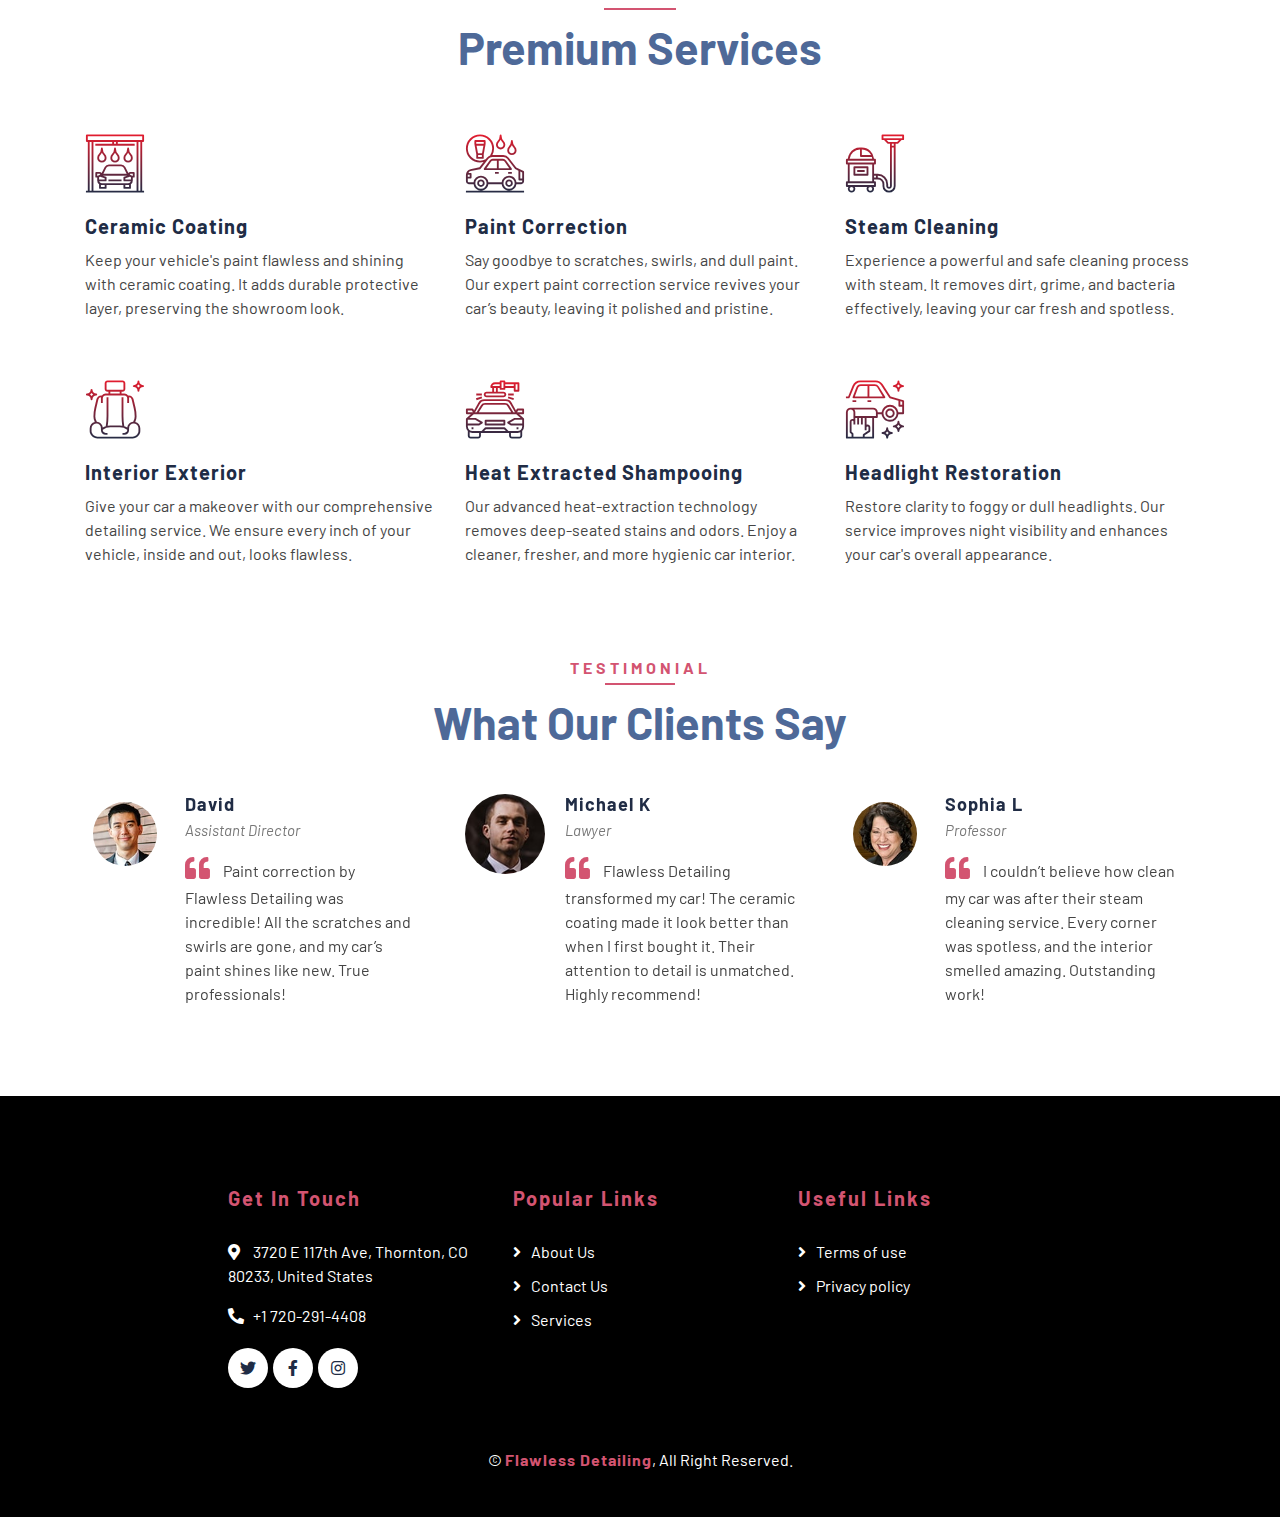
==== commit a7cf5248: "updated-UI" ====
--- a/index.html
+++ b/index.html
@@ -24,63 +24,43 @@
 
     <body>
         <!-- Top Bar Start -->
-        <div class="top-bar bg-light py-3">
+        <nav class="navbar navbar-expand-lg bg-body-secoundary">
             <div class="container-fluid">
-                <div class="d-flex justify-content-between align-items-center">
-                    <!-- Logo Section -->
-                    <div class="logo">
-                        <a href="index.html">
-                            <img src="./img/logo.jpg" alt="">
-                            <!-- <h1 class="m-0">Flawless<span class="text-primary">Detailing</span></h1> -->
-                        </a>
-                    </div>
-        
-                    <!-- Navigation Section -->
-                    <nav class="navbar navbar-expand-lg navbar-light">
-                        <!-- Toggler Button for Mobile -->
-                        <button
-                            class="navbar-toggler"
-                            type="button"
-                            data-bs-toggle="collapse"
-                            data-bs-target="#navbarCollapse"
-                            aria-controls="navbarCollapse"
-                            aria-expanded="false"
-                            aria-label="Toggle navigation"
-                        >
-                            <span class="navbar-toggler-icon"></span>
-                        </button>
-        
-                        <!-- Collapsible Menu -->
-                        <div class="collapse navbar-collapse" id="navbarCollapse">
-                            <ul class="navbar-nav me-auto mb-2 mb-lg-0">
-                                <li class="nav-item">
-                                    <a href="#" class="nav-link active">Home</a>
-                                </li>
-                                <li class="nav-item">
-                                    <a href="#" class="nav-link">About</a>
-                                </li>
-                                <li class="nav-item dropdown">
-                                    <a href="#" class="nav-link dropdown-toggle" data-bs-toggle="dropdown">Services</a>
-                                    <ul class="dropdown-menu">
-                                        <li><a href="#" class="dropdown-item">Ceramic Coating</a></li>
-                                        <li><a href="#" class="dropdown-item">Paint Correction</a></li>
-                                        <li><a href="#" class="dropdown-item">Steam Cleaning</a></li>
-                                        <li><a href="#" class="dropdown-item">Interior & Exterior</a></li>
-                                        <li><a href="#" class="dropdown-item">Heat Extracted Shampooing</a></li>
-                                        <li><a href="#" class="dropdown-item">Headlight Restoration</a></li>
-                                    </ul>
-                                </li>
-                                <li class="nav-item">
-                                    <a href="contact.html" class="nav-link">Contact</a>
-                                </li>
-                            </ul>
-                            <!-- Appointment Button -->
-                            <a class="btn btn-custom d-none d-lg-block" href="#">Get Appointment</a>
-                        </div>
-                    </nav>
-                </div>
-            </div>
-        </div>
+              <a class="navbar-brand" href="index.html">
+                    <img src="./img/logo.jpg" alt="" width="80" height="70">
+                    <!-- <h1 class="m-0">Flawless<span class="text-primary">Detailing</span></h1> -->
+              </a>
+              <button class="navbar-toggler" type="button" data-bs-toggle="collapse" data-bs-target="#navbarNavDropdown" aria-controls="navbarNavDropdown" aria-expanded="false" aria-label="Toggle navigation">
+                <span class="navbar-toggler-icon"></span>
+              </button>
+              <div class="collapse navbar-collapse justify-content-end" id="navbarNavDropdown">
+                <ul class="navbar-nav">
+                  <li class="nav-item">
+                    <a class="nav-link active" aria-current="page" href="index.html">Home</a>
+                  </li>
+                  <li class="nav-item">
+                    <a class="nav-link" href="about.html">About</a>
+                  </li>
+                  <li class="nav-item dropdown">
+                    <a class="nav-link dropdown-toggle" href="#" role="button" data-bs-toggle="dropdown" aria-expanded="false">
+                      Services
+                    </a>
+                    <ul class="dropdown-menu">       
+                      <li><a href="#" class="dropdown-item">Ceramic Coating</a></li>
+                      <li><a href="#" class="dropdown-item">Paint Correction</a></li>
+                      <li><a href="#" class="dropdown-item">Steam Cleaning</a></li>
+                      <li><a href="#" class="dropdown-item">Interior & Exterior</a></li>
+                      <li><a href="#" class="dropdown-item">Heat Extracted Shampooing</a></li>
+                      <li><a href="#" class="dropdown-item">Headlight Restoration</a></li>
+                    </ul>
+                  </li>
+                  <li class="nav-item">
+                    <a class="nav-link" href="/contact.html">Contact</a>
+                  </li>
+                </ul>
+              </div>
+            </div>
+          </nav>
         
         <!-- Top Bar End -->
 
@@ -90,7 +70,7 @@
                 <div class="owl-carousel">
                     <div class="carousel-item">
                         <div class="carousel-img">
-                            <img src="img/carousel-1.jpg" style="height: 65vh;" alt="Image">
+                            <img src="img/banner3.jpg" style="height: 65vh;" alt="Image">
                         </div>
                         <div class="carousel-text">
                             <h3>Ceramic Coating</h3>
@@ -103,7 +83,7 @@
                     </div>
                     <div class="carousel-item">
                         <div class="carousel-img">
-                            <img src="img/carousel-2.jpg" style="height: 65vh;" alt="Image">
+                            <img src="img/banner2.jpg" style="height: 65vh;" alt="Image">
                         </div>
                         <div class="carousel-text">
                             <h3>Paint Correction</h3>
@@ -116,7 +96,7 @@
                     </div>
                     <div class="carousel-item">
                         <div class="carousel-img">
-                            <img src="img/carousel-3.jpg" style="height: 65vh;" alt="Image">
+                            <img src="img/banner1.jpg" style="height: 65vh;" alt="Image">
                         </div>
                         <div class="carousel-text">
                             <h3>Steam Cleaning</h3>
@@ -127,45 +107,6 @@
                             <a class="btn btn-custom" href="">Explore More</a>
                         </div>
                     </div>
-                    <div class="carousel-item">
-                        <div class="carousel-img">
-                            <img src="img/carousel-3.jpg" style="height: 65vh;" alt="Image">
-                        </div>
-                        <div class="carousel-text">
-                            <h3>Interior & Exterior Detailing</h3>
-                            <h1>Complete Care Inside and Out</h1>
-                            <p>
-                                Give your car a makeover with our comprehensive detailing service.
-                            </p>
-                            <a class="btn btn-custom" href="">Explore More</a>
-                        </div>
-                    </div>
-                    <div class="carousel-item">
-                        <div class="carousel-img">
-                            <img src="img/carousel-3.jpg" style="height: 65vh;" alt="Image">
-                        </div>
-                        <div class="carousel-text">
-                            <h3>Heat-Extracted Shampooing</h3>
-                            <h1>Eliminate Stubborn Stains and Odors</h1>
-                            <p>
-                                Our advanced heat-extraction technology removes deep-seated stains and odors.
-                            </p>
-                            <a class="btn btn-custom" href="">Explore More</a>
-                        </div>
-                    </div>
-                    <div class="carousel-item">
-                        <div class="carousel-img">
-                            <img src="img/carousel-3.jpg" style="height: 65vh;" alt="Image">
-                        </div>
-                        <div class="carousel-text">
-                            <h3>Headlight Restoration</h3>
-                            <h1>Brighter Lights for Safer Nights</h1>
-                            <p>
-                                Restore clarity to foggy or dull headlights.
-                            </p>
-                            <a class="btn btn-custom" href="">Explore More</a>
-                        </div>
-                    </div>
                 </div>
             </div>
         </div>
@@ -178,7 +119,7 @@
                 <div class="row align-items-center">
                     <div class="col-lg-6">
                         <div class="about-img">
-                            <img src="img/about.jpg" alt="Image">
+                            <img src="img/about1.jpg" alt="Image">
                         </div>
                     </div>
                     <div class="col-lg-6">
@@ -198,7 +139,7 @@
                                 <li><i class="far fa-check-circle"></i>Heat Extracted Shampooing</li>
                                 <li><i class="far fa-check-circle"></i>Headlight Restoration</li>
                             </ul>
-                            <a class="btn btn-custom" href="">Learn More</a>
+                            <a class="btn btn-custom" href="about.html">Learn More</a>
                         </div>
                     </div>
                 </div>
@@ -359,16 +300,6 @@
                             <h4>Assistant Director</h4>
                             <p>
                                 Paint correction by Flawless Detailing was incredible! All the scratches and swirls are gone, and my car’s paint shines like new. True professionals!
-                            </p>
-                        </div>
-                    </div>
-                    <div class="testimonial-item">
-                        <img src="img/testimonial-4.jpg" alt="Image">
-                        <div class="testimonial-text">
-                            <h3>Client Name</h3>
-                            <h4>Profession</h4>
-                            <p>
-                                The heat-extracted shampooing removed stains I thought were permanent. My seats and carpets are now spotless and fresh. Best car service I’ve ever had!
                             </p>
                         </div>
                     </div>
@@ -427,6 +358,7 @@
 
         <!-- JavaScript Libraries -->
         <script src="https://code.jquery.com/jquery-3.4.1.min.js"></script>
+        <script src="https://cdn.jsdelivr.net/npm/bootstrap@5.3.3/dist/js/bootstrap.bundle.min.js" integrity="sha384-YvpcrYf0tY3lHB60NNkmXc5s9fDVZLESaAA55NDzOxhy9GkcIdslK1eN7N6jIeHz" crossorigin="anonymous"></script>
         <script src="https://stackpath.bootstrapcdn.com/bootstrap/4.4.1/js/bootstrap.bundle.min.js"></script>
         <script src="lib/easing/easing.min.js"></script>
         <script src="lib/owlcarousel/owl.carousel.min.js"></script>
